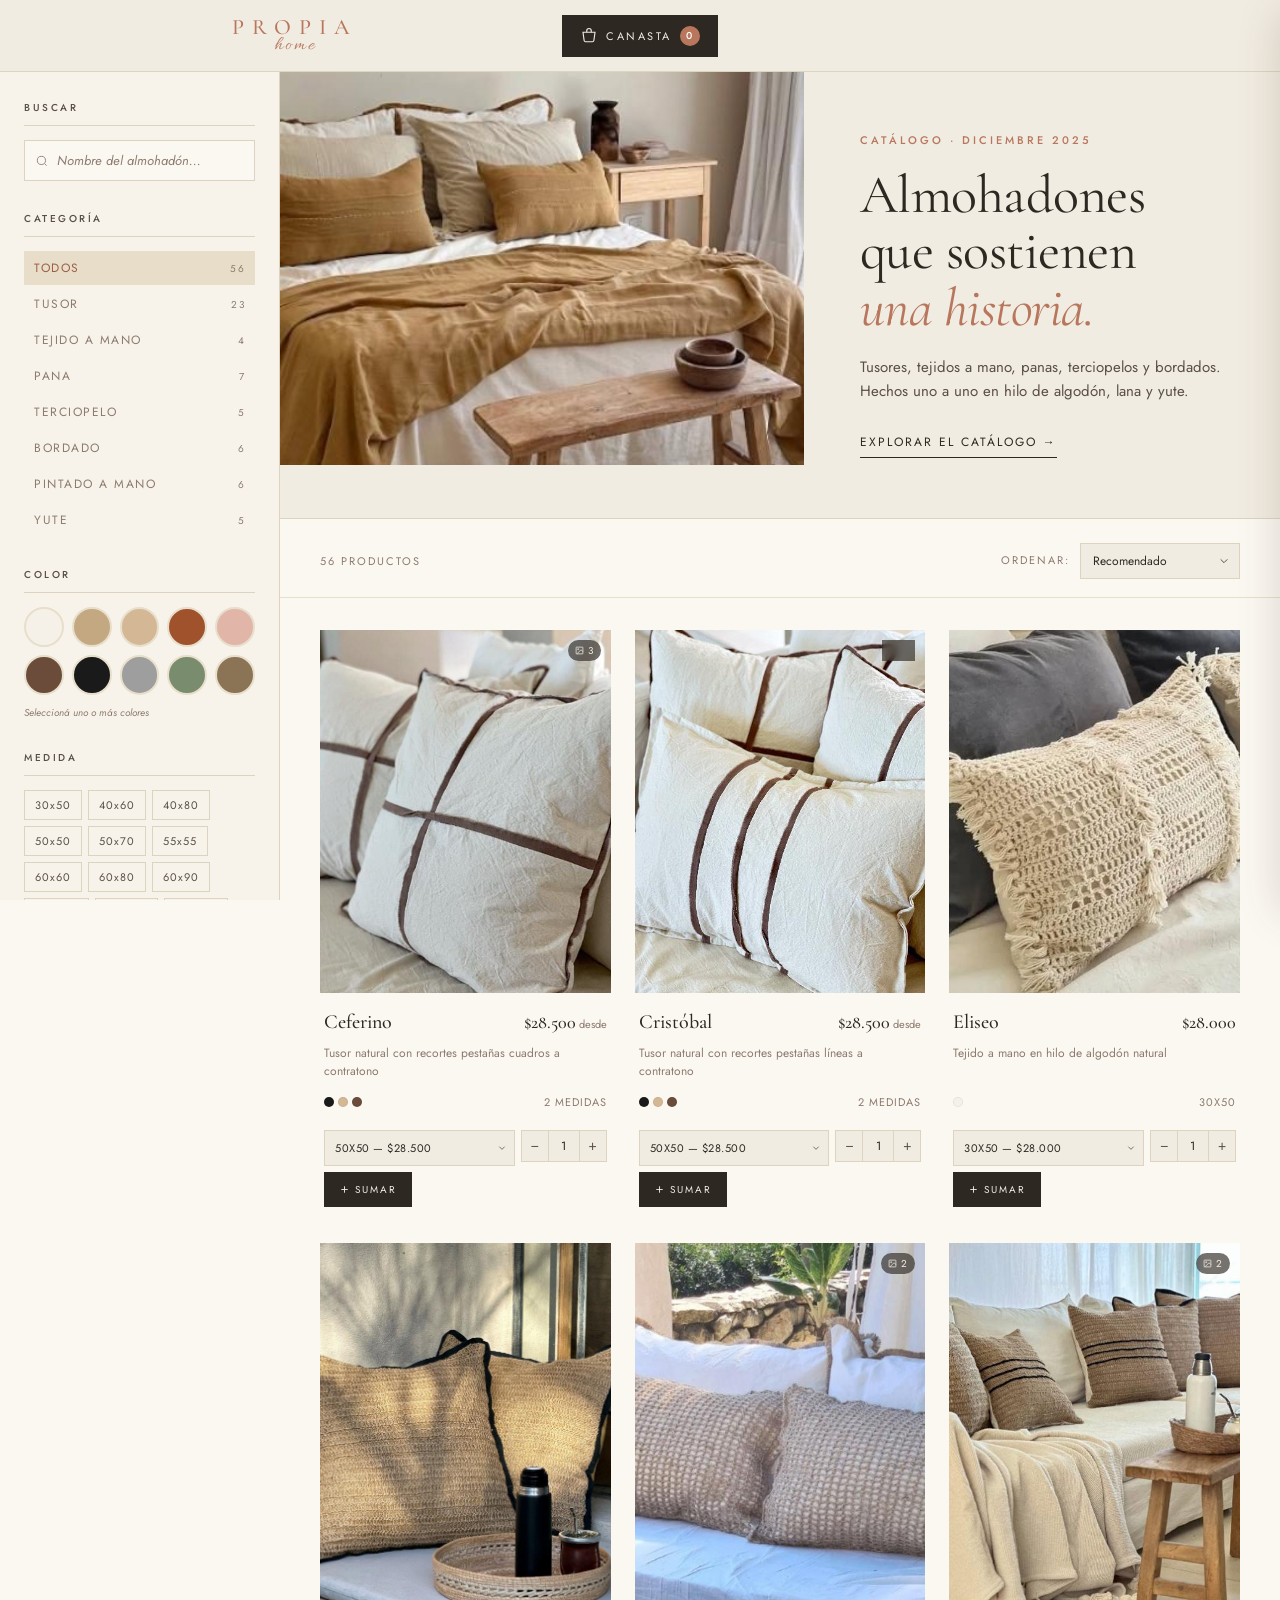
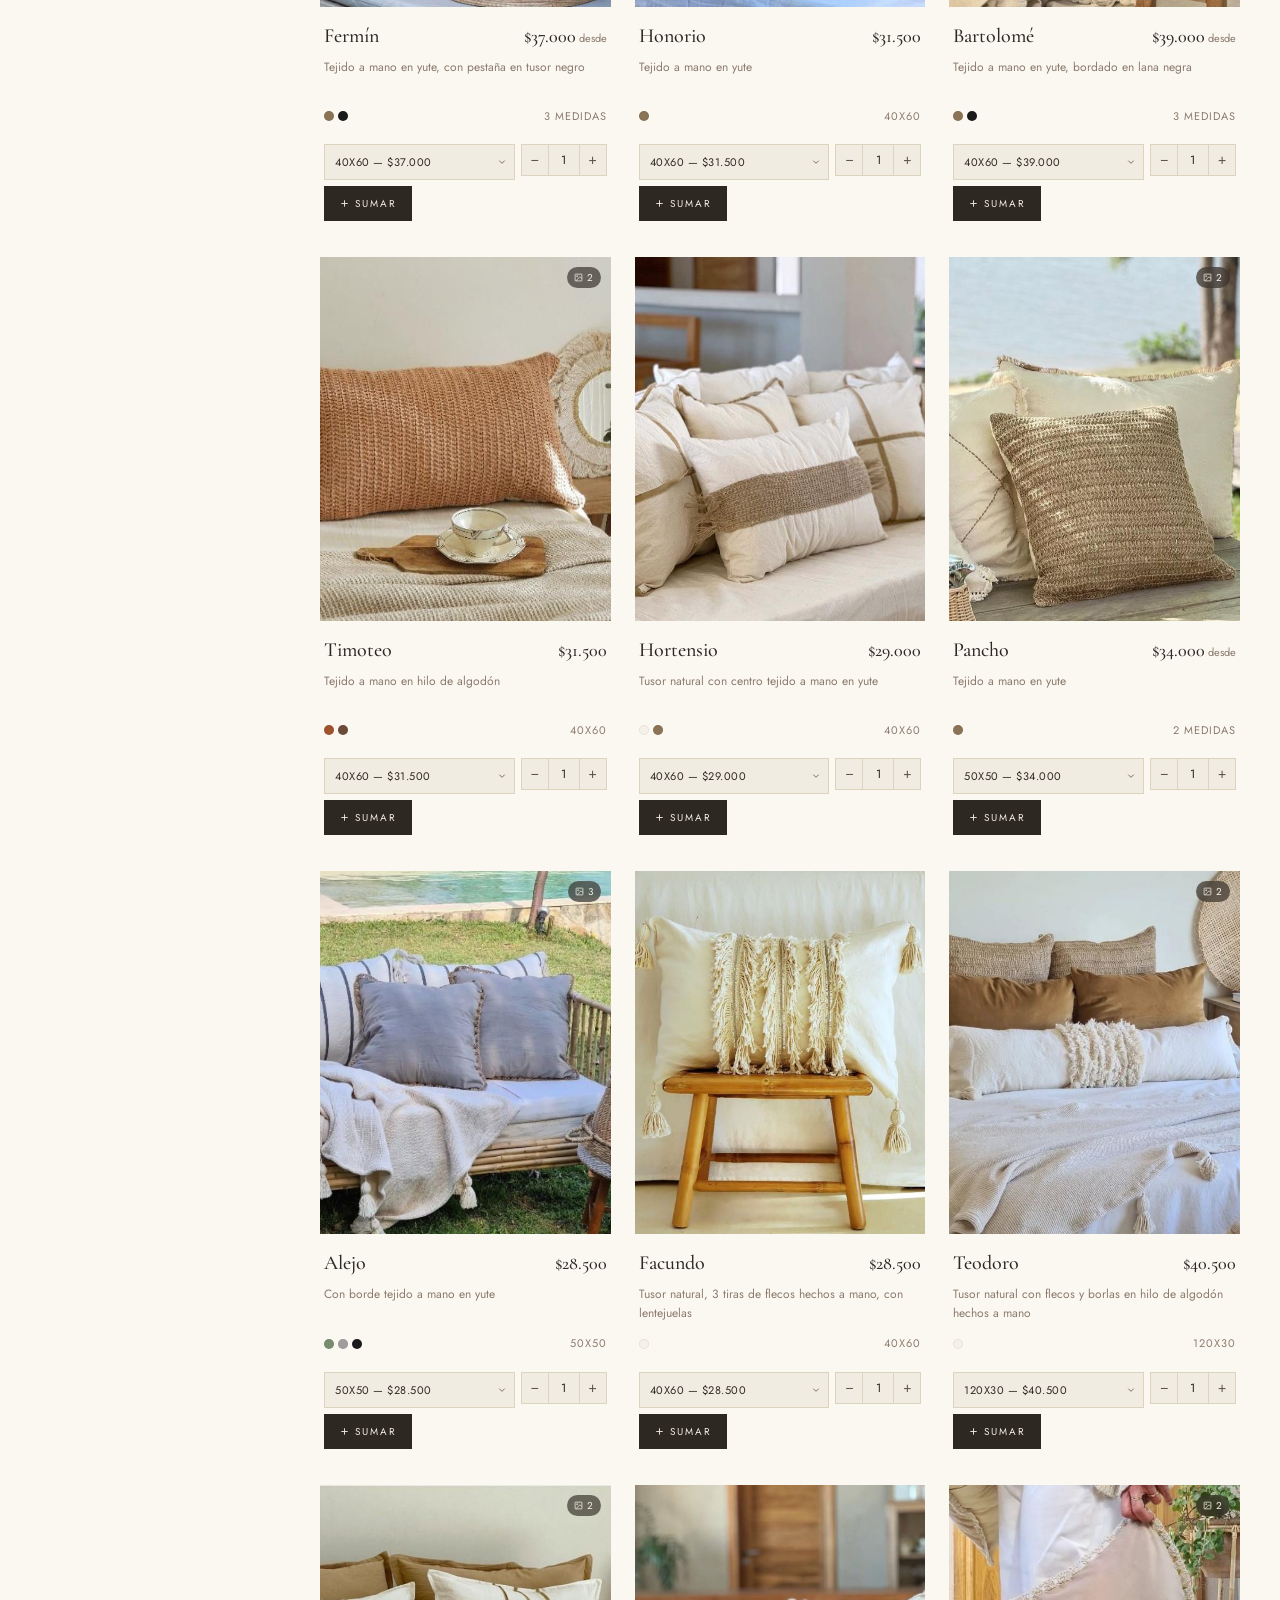
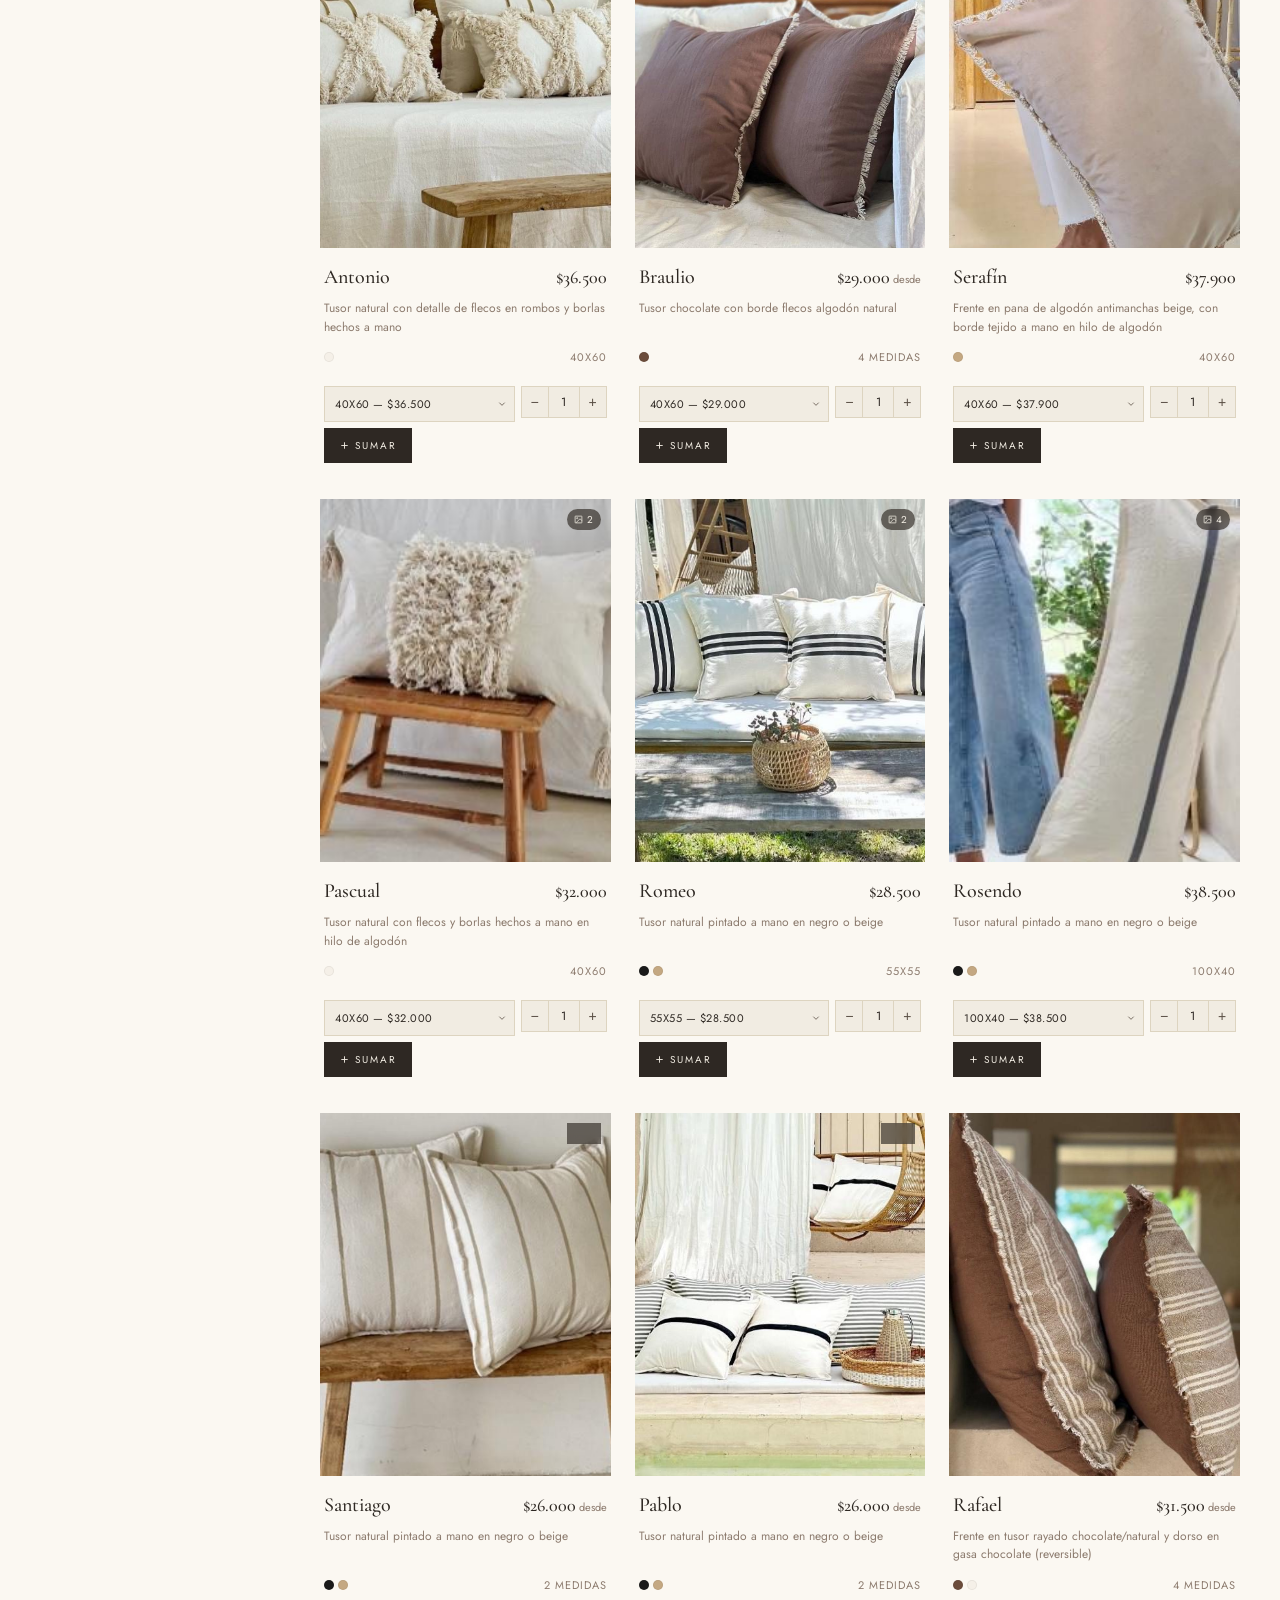
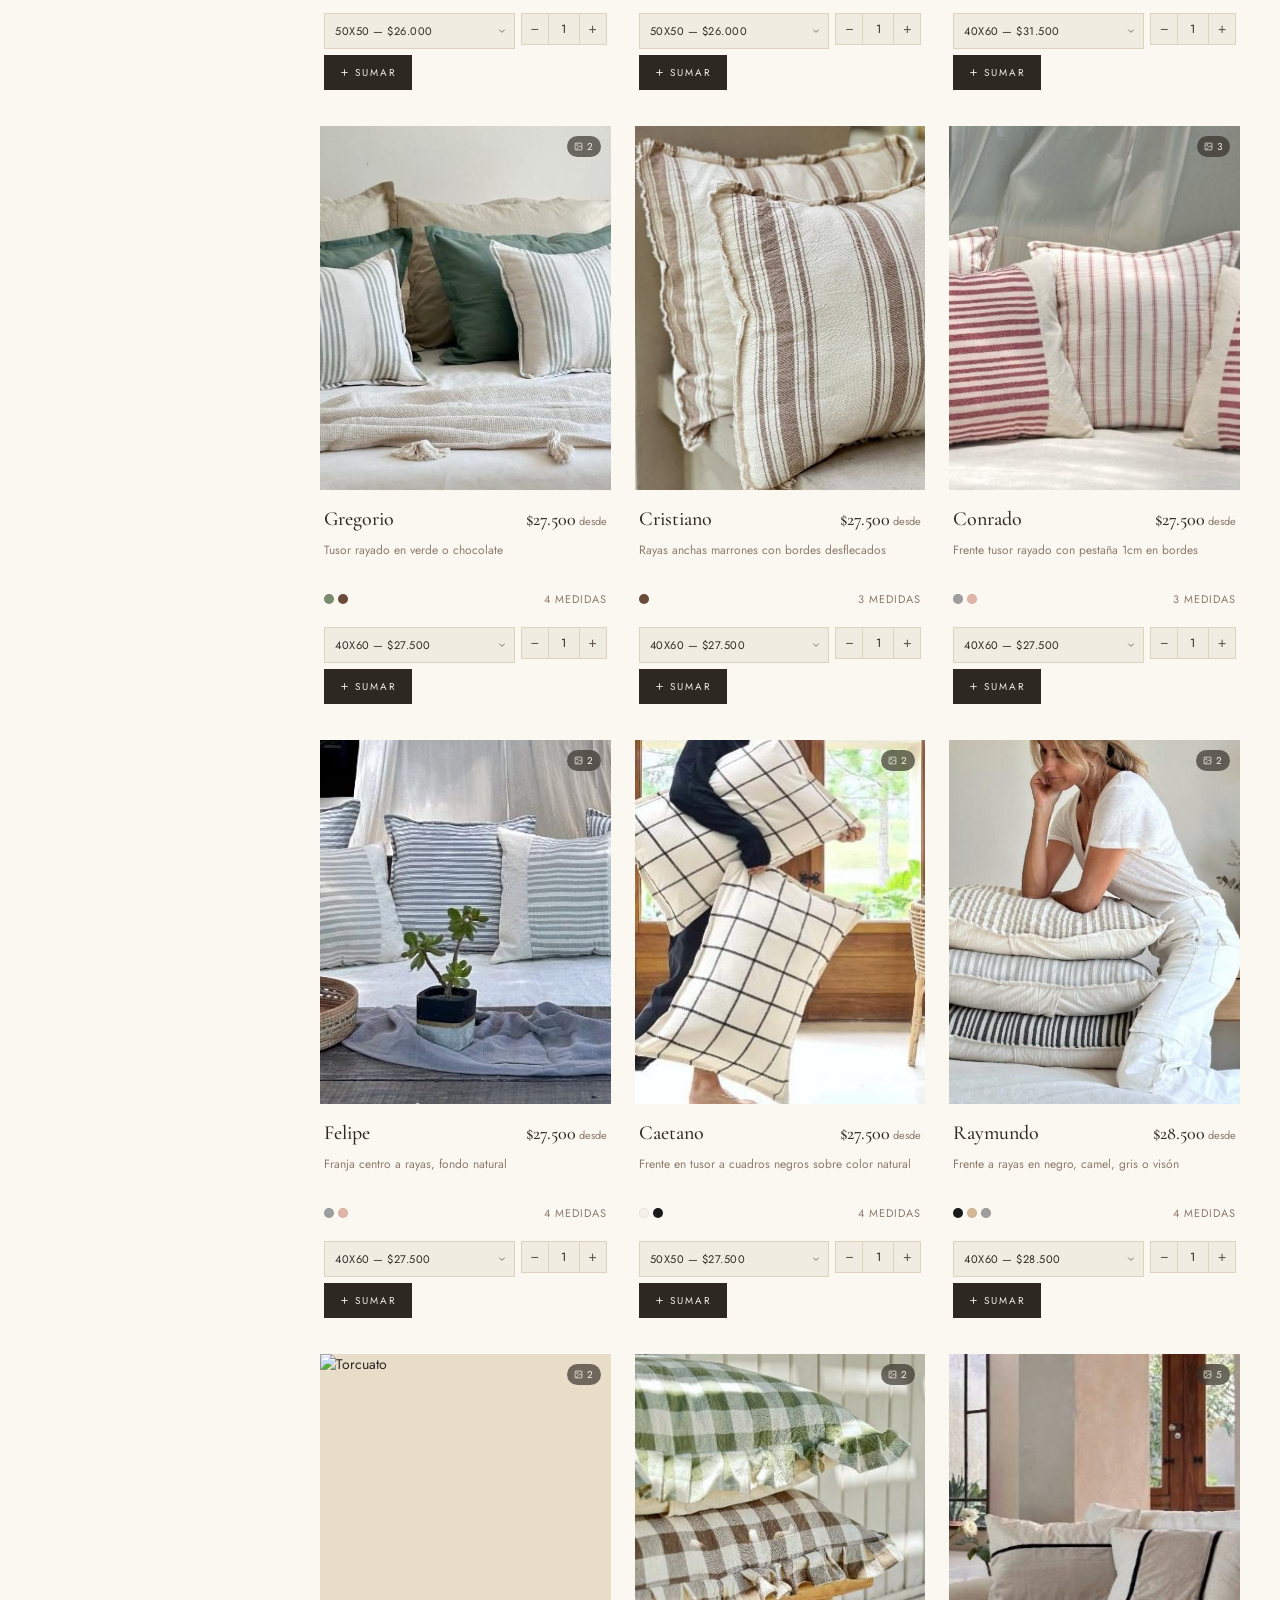
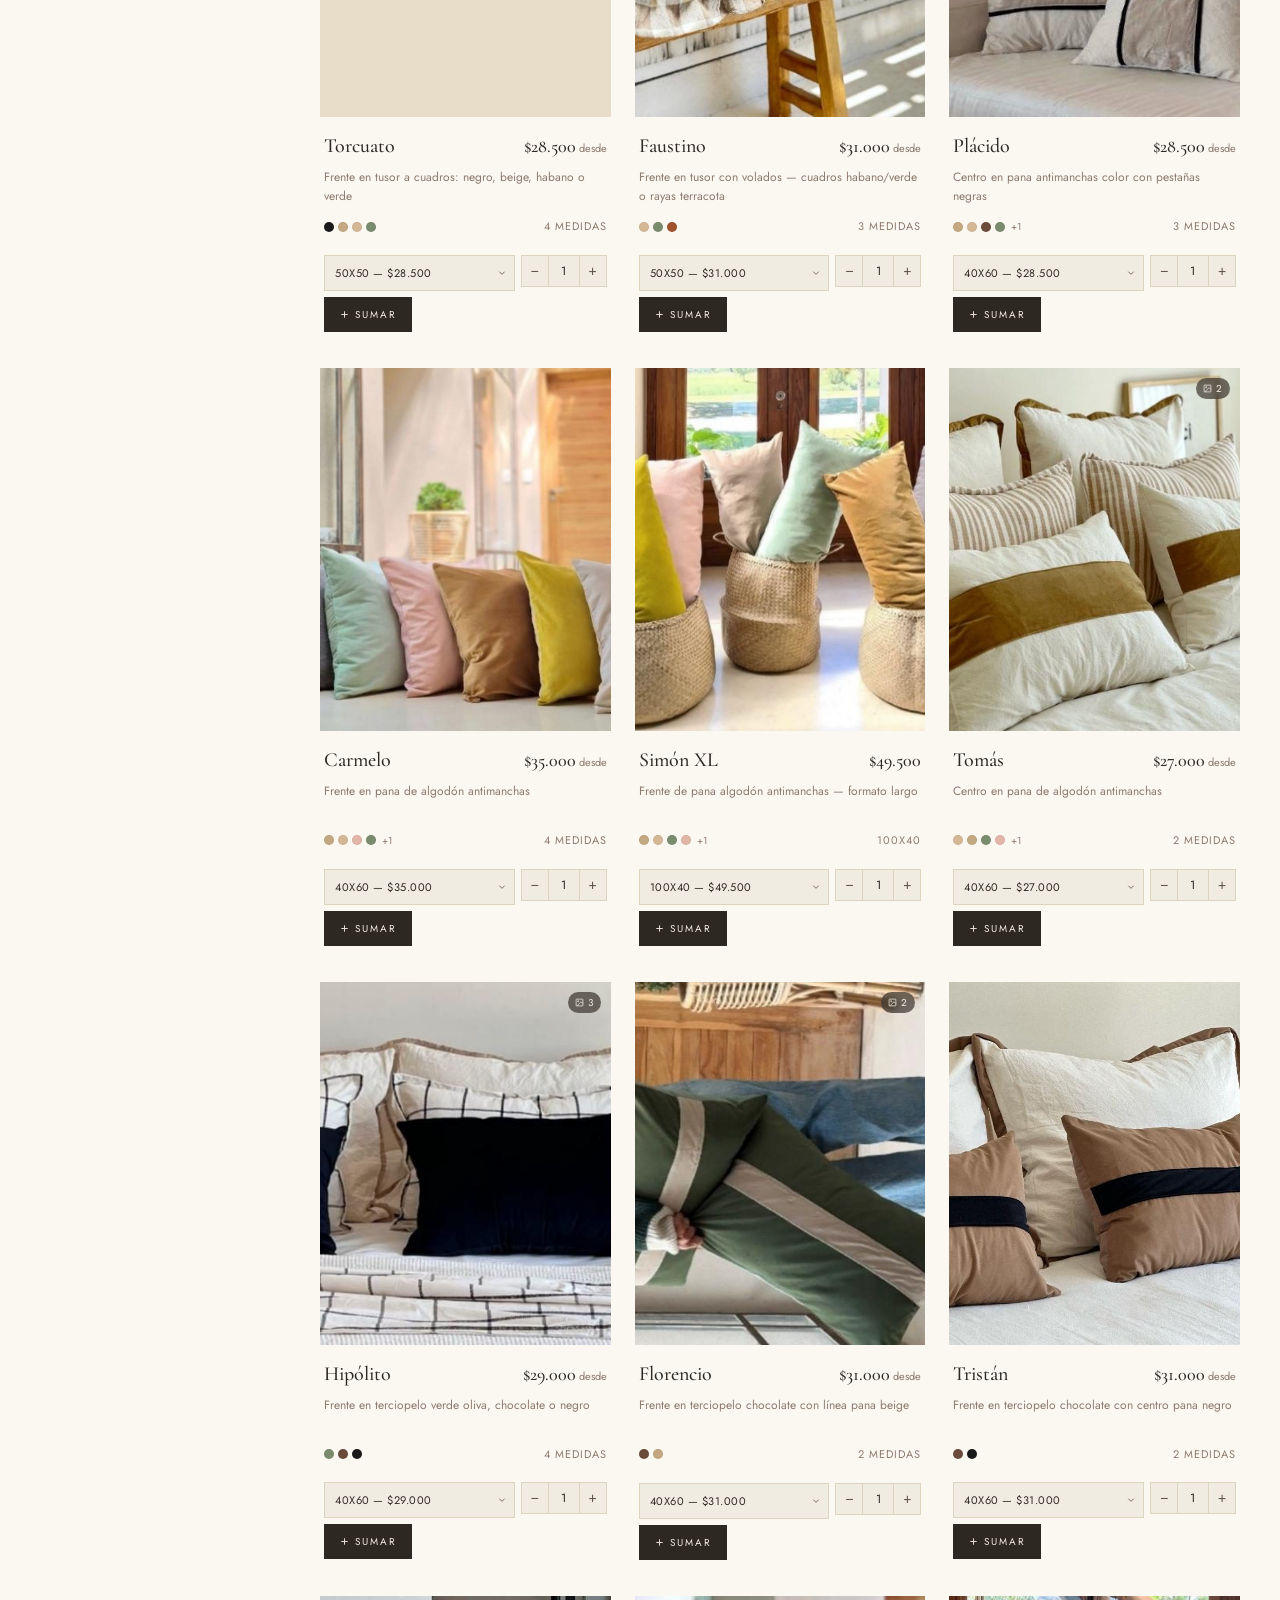
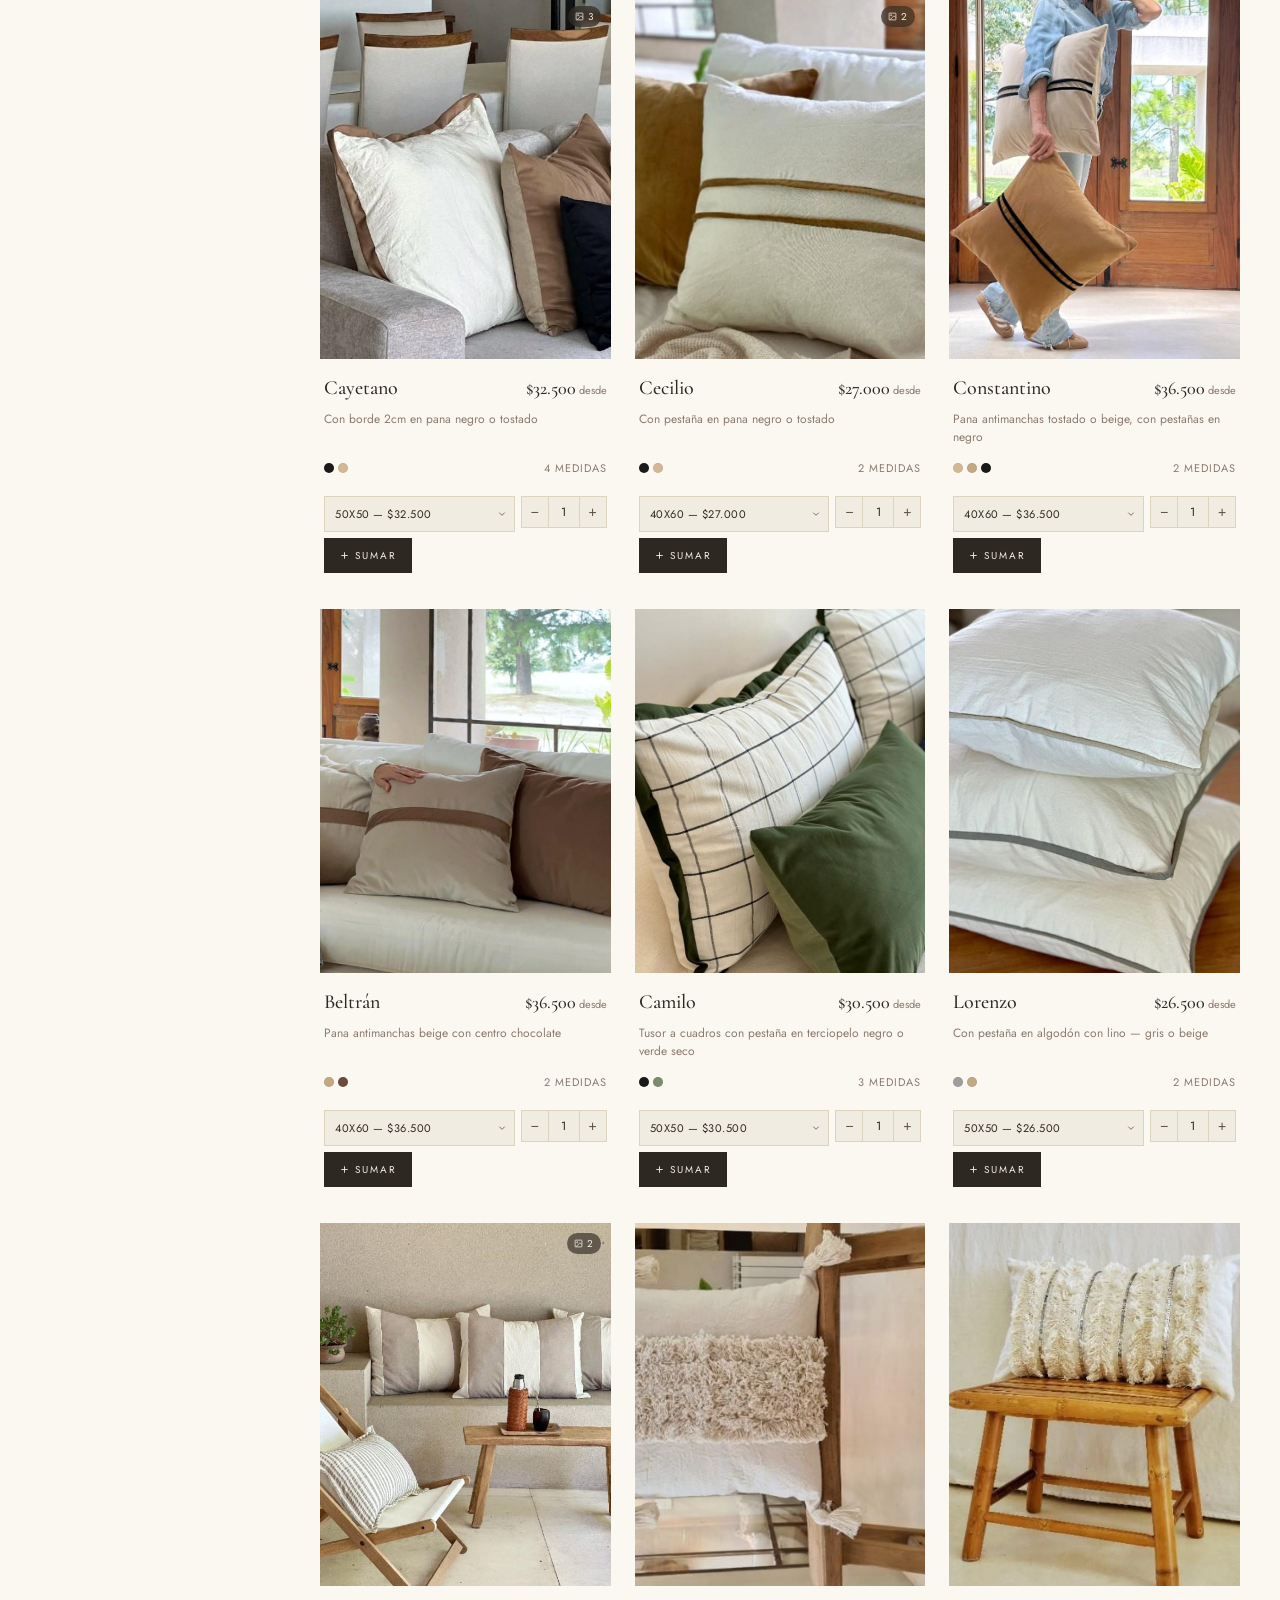
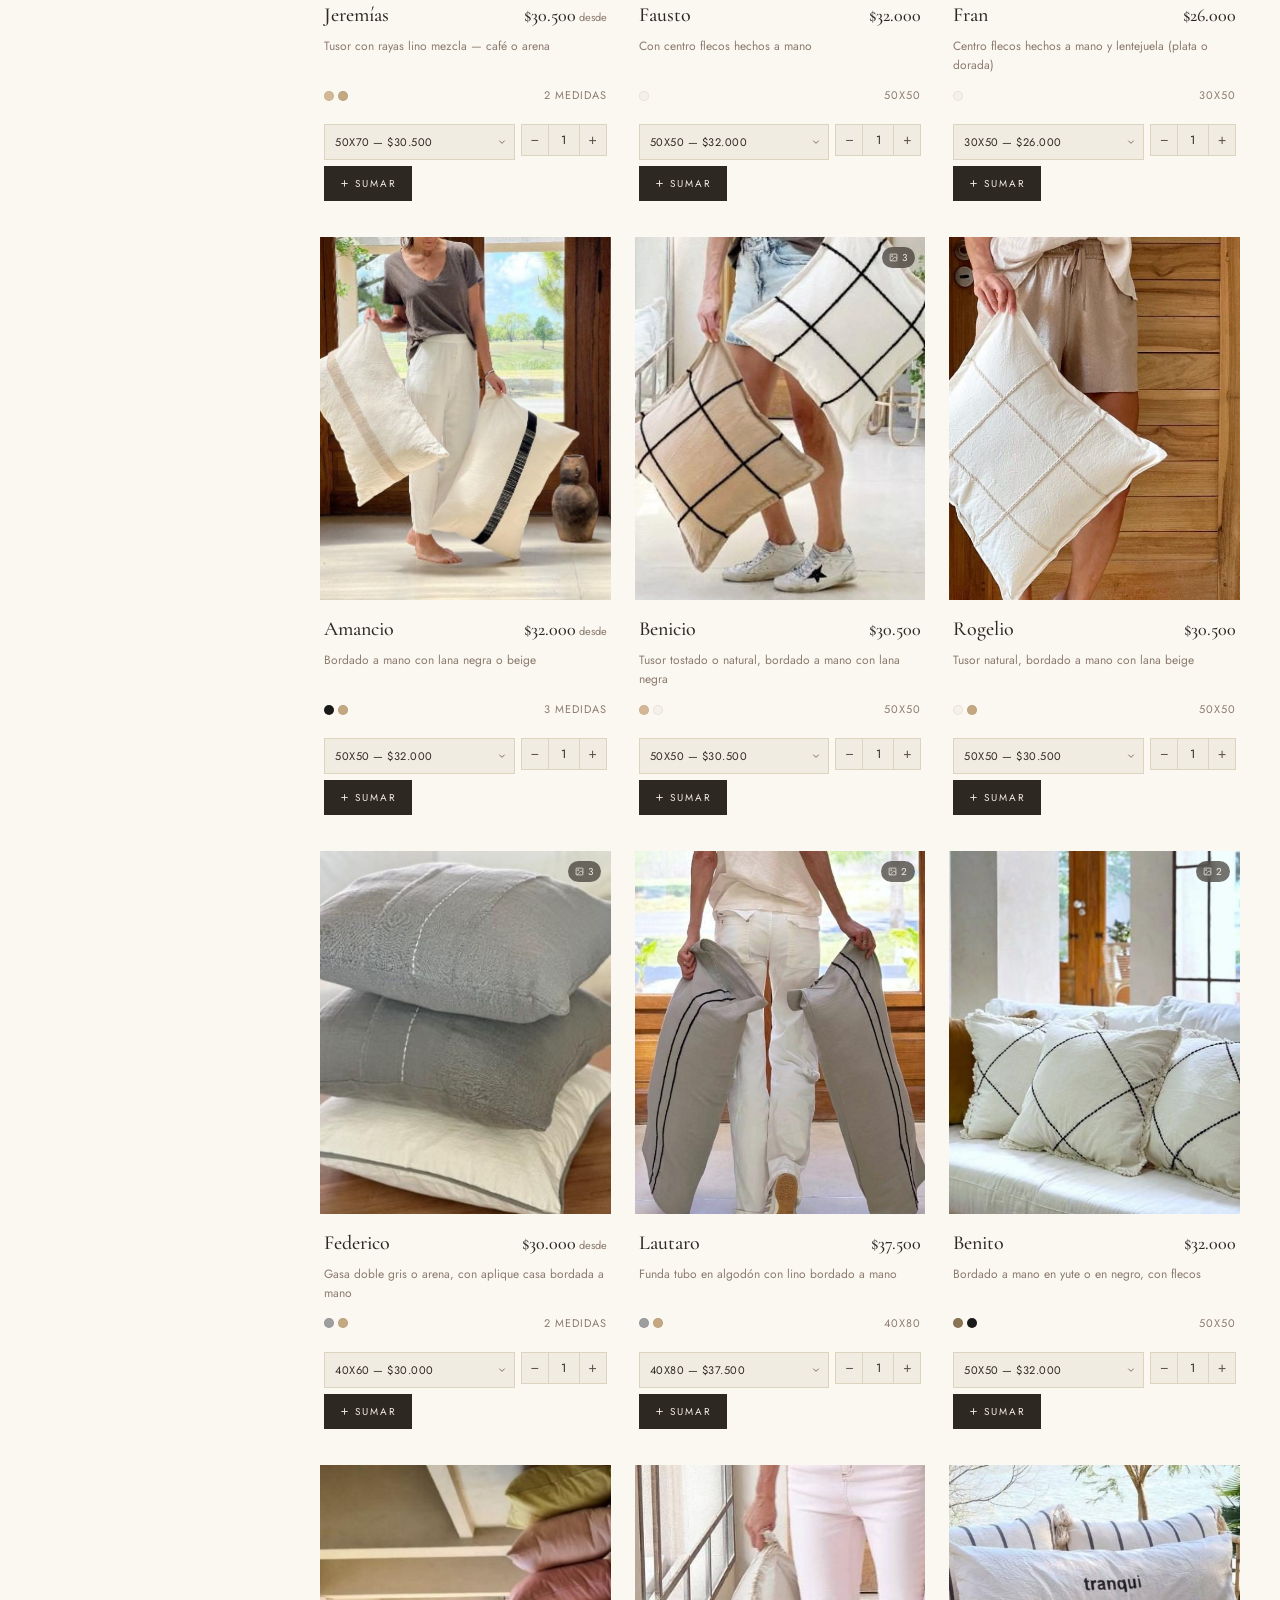
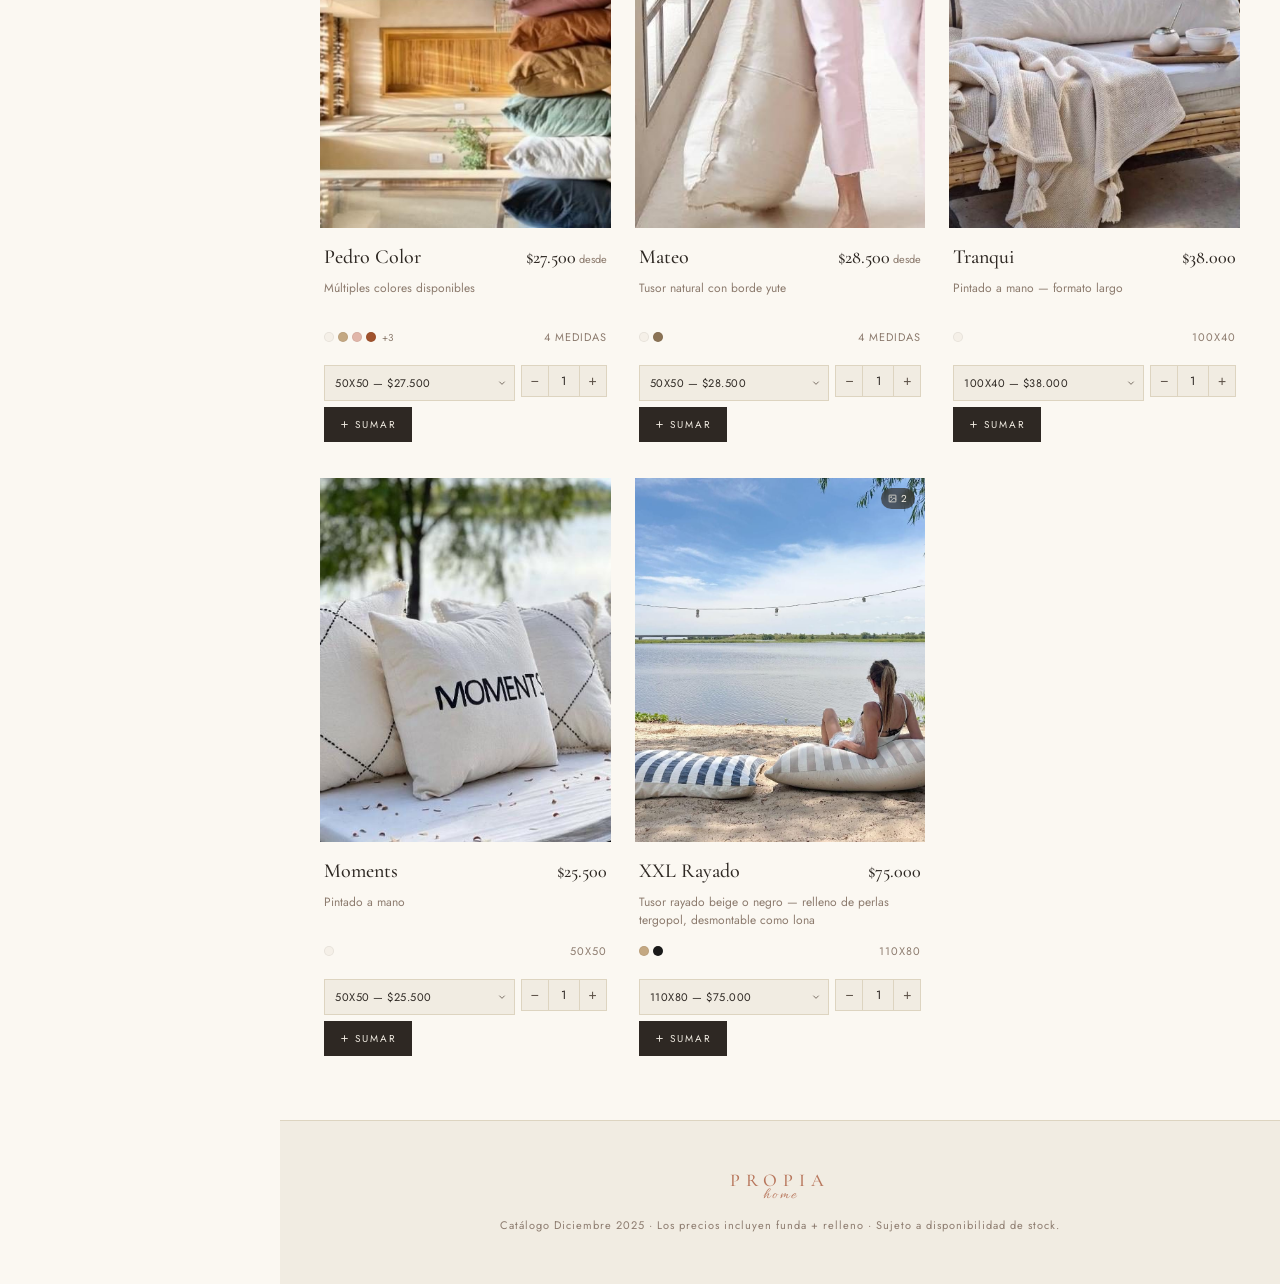
==== index.html @ 6e61112c "Initial commit — catálogo Propia Home + panel admin" ====
<!DOCTYPE html>
<html lang="es">
<head>
<meta charset="UTF-8">
<meta name="viewport" content="width=device-width, initial-scale=1.0">
<title>Propia Home — Catálogo</title>
<link rel="preconnect" href="https://fonts.googleapis.com">
<link rel="preconnect" href="https://fonts.gstatic.com" crossorigin>
<link href="https://fonts.googleapis.com/css2?family=Cormorant+Garamond:ital,wght@0,300;0,400;0,500;0,600;1,300;1,400&family=Jost:wght@300;400;500;600&family=Allura&display=swap" rel="stylesheet">
<link rel="stylesheet" href="styles.css">
</head>
<body>

<header class="site-header">
  <button class="hamburger" id="hamburger" aria-label="Filtros">
    <span></span><span></span><span></span>
  </button>
  <div class="brand">
    <span class="brand-mark">Propia</span>
    <span class="brand-script">home</span>
  </div>
  <button class="cart-trigger" onclick="UI.toggleCart()">
    <svg width="18" height="18" viewBox="0 0 24 24" fill="none" stroke="currentColor" stroke-width="1.5"><path d="M4 7h16l-1.5 11a2 2 0 0 1-2 1.7H7.5a2 2 0 0 1-2-1.7L4 7Z"/><path d="M9 7V5a3 3 0 0 1 6 0v2"/></svg>
    <span>Canasta</span>
    <span class="cart-count" id="cartCount">0</span>
  </button>
</header>

<div class="layout">
  <!-- SIDEBAR FILTERS -->
  <aside class="sidebar" id="sidebar">
    <div class="sidebar-inner">

      <div class="filter-block">
        <h3 class="filter-h">Buscar</h3>
        <div class="search-wrap">
          <svg class="search-ico" width="14" height="14" viewBox="0 0 24 24" fill="none" stroke="currentColor" stroke-width="1.5"><circle cx="11" cy="11" r="7"/><path d="m20 20-3.5-3.5"/></svg>
          <input class="search-input" type="text" placeholder="Nombre del almohadón..." id="searchInput" oninput="UI.applyFilters()">
        </div>
      </div>

      <div class="filter-block">
        <h3 class="filter-h">Categoría</h3>
        <div class="category-list" id="categoryList"></div>
      </div>

      <div class="filter-block">
        <h3 class="filter-h">Color</h3>
        <div class="color-grid" id="colorFilters"></div>
        <div class="filter-hint" id="colorHint">Seleccioná uno o más colores</div>
      </div>

      <div class="filter-block">
        <h3 class="filter-h">Medida</h3>
        <div class="size-grid" id="sizeFilters"></div>
      </div>

      <div class="filter-block">
        <h3 class="filter-h">Precio máximo</h3>
        <div class="price-range">
          <input type="range" class="price-slider" id="priceSlider" min="25000" max="80000" value="80000" step="500" oninput="UI.updatePrice()">
          <div class="price-labels">
            <span>$25.000</span>
            <span id="priceLabel">$80.000</span>
          </div>
        </div>
      </div>

      <button class="clear-btn" onclick="UI.clearFilters()">
        <svg width="11" height="11" viewBox="0 0 24 24" fill="none" stroke="currentColor" stroke-width="2"><path d="M18 6 6 18M6 6l12 12"/></svg>
        Limpiar filtros
      </button>

    </div>
  </aside>

  <!-- BACKDROP for mobile sidebar -->
  <div class="sidebar-backdrop" id="sidebarBackdrop" onclick="UI.closeSidebar()"></div>

  <!-- MAIN CATALOG -->
  <main class="catalog">

    <section class="hero">
      <div class="hero-img">
        <img src="assets/products/p32_4.jpg" alt="">
      </div>
      <div class="hero-text">
        <span class="eyebrow">Catálogo · Diciembre 2025</span>
        <h1 class="hero-title">Almohadones que sostienen<br><em>una historia.</em></h1>
        <p class="hero-sub">Tusores, tejidos a mano, panas, terciopelos y bordados. Hechos uno a uno en hilo de algodón, lana y yute.</p>
        <a href="#grid" class="hero-cta">Explorar el catálogo →</a>
      </div>
    </section>

    <div class="catalog-bar" id="grid">
      <div>
        <span class="result-count" id="resultCount">0 productos</span>
        <button class="filters-toggle" onclick="UI.openSidebar()">
          <svg width="14" height="14" viewBox="0 0 24 24" fill="none" stroke="currentColor" stroke-width="1.5"><path d="M3 6h18M6 12h12M10 18h4"/></svg>
          Filtros
        </button>
      </div>
      <div class="sort-wrap">
        <label>Ordenar:</label>
        <select class="sort-select" id="sortSelect" onchange="UI.applyFilters()">
          <option value="default">Recomendado</option>
          <option value="price-asc">Precio: menor a mayor</option>
          <option value="price-desc">Precio: mayor a menor</option>
          <option value="name-asc">Nombre A–Z</option>
        </select>
      </div>
    </div>

    <div class="active-chips" id="activeChips"></div>

    <div class="product-grid" id="productGrid"></div>

    <footer class="catalog-footer">
      <div class="brand brand-footer">
        <span class="brand-mark">Propia</span>
        <span class="brand-script">home</span>
      </div>
      <p>Catálogo Diciembre 2025 · Los precios incluyen funda + relleno · Sujeto a disponibilidad de stock.</p>
    </footer>

  </main>
</div>

<!-- PRODUCT QUICK-VIEW MODAL -->
<div class="qv-overlay" id="qvOverlay" onclick="if(event.target===this)UI.closeQuickView()">
  <div class="qv-modal" id="qvModal"></div>
</div>

<!-- CART DRAWER -->
<div class="cart-overlay" id="cartOverlay" onclick="UI.toggleCart()"></div>
<aside class="cart-drawer" id="cartDrawer">
  <header class="cart-header">
    <h2>Tu canasta</h2>
    <button class="icon-btn" onclick="UI.toggleCart()" aria-label="Cerrar">
      <svg width="16" height="16" viewBox="0 0 24 24" fill="none" stroke="currentColor" stroke-width="1.5"><path d="M18 6 6 18M6 6l12 12"/></svg>
    </button>
  </header>
  <div class="cart-body" id="cartBody"></div>
  <div class="cart-footer" id="cartFooter">
    <div class="cart-total-row">
      <span class="cart-total-label">Total estimado</span>
      <span class="cart-total-amount" id="cartTotal">$0</span>
    </div>
    <div class="cart-item-count" id="cartItemCount">0 artículos</div>
    <button class="primary-btn" onclick="UI.showPresupuesto()">Ver presupuesto completo</button>
    <button class="ghost-btn" onclick="UI.sendWhatsapp()">
      <svg width="14" height="14" viewBox="0 0 24 24" fill="currentColor"><path d="M17.5 14.4c-.3-.1-1.6-.8-1.9-.9-.3-.1-.4-.1-.6.1-.2.3-.7.9-.8 1-.2.2-.3.2-.5.1-1.1-.5-2-1-2.9-2.4-.2-.4.2-.4.6-1.2.1-.1 0-.3 0-.4 0-.1-.6-1.4-.8-1.9-.2-.5-.4-.4-.6-.4h-.5c-.2 0-.4.1-.6.3-.2.2-.8.7-.8 1.8 0 1.1.8 2.1.9 2.3.1.2 1.6 2.4 3.8 3.3 1.4.6 2 .7 2.6.6.4-.1 1.2-.5 1.4-1 .2-.5.2-.9.1-1 0-.1-.2-.1-.4-.3z"/><path d="M19.1 4.9C17.2 3 14.7 2 12 2 6.5 2 2 6.5 2 12c0 1.7.5 3.4 1.3 4.9L2 22l5.3-1.4c1.4.8 3 1.2 4.7 1.2 5.5 0 10-4.5 10-10 0-2.7-1-5.2-2.9-6.9zM12 20.1c-1.5 0-2.9-.4-4.2-1.1l-.3-.2-3.1.8.8-3-.2-.3C4.4 14.9 4 13.5 4 12 4 7.6 7.6 4 12 4c2.1 0 4.1.8 5.6 2.3 1.5 1.5 2.4 3.5 2.4 5.7 0 4.4-3.6 8.1-8 8.1z"/></svg>
      Consultar por WhatsApp
    </button>
    <p class="note-text">Precios incluyen funda + relleno · Catálogo Dic. 2025</p>
  </div>
</aside>

<!-- PRESUPUESTO MODAL -->
<div class="modal-overlay" id="modalOverlay" onclick="if(event.target===this)UI.closeModal()">
  <div class="modal">
    <header class="modal-head">
      <div class="modal-eyebrow">Presupuesto</div>
      <div class="brand modal-brand">
        <span class="brand-mark">Propia</span>
        <span class="brand-script">home</span>
      </div>
      <div class="modal-date" id="modalDate"></div>
    </header>
    <div class="modal-items" id="modalItems"></div>
    <p class="modal-note">Los precios son de funda + relleno. Sujeto a disponibilidad de stock. Catálogo Diciembre 2025.</p>
    <div class="modal-actions">
      <button class="ghost-btn" onclick="window.print()">
        <svg width="14" height="14" viewBox="0 0 24 24" fill="none" stroke="currentColor" stroke-width="1.5"><path d="M6 9V3h12v6M6 18H4a2 2 0 0 1-2-2v-5a2 2 0 0 1 2-2h16a2 2 0 0 1 2 2v5a2 2 0 0 1-2 2h-2M6 14h12v8H6z"/></svg>
        Imprimir / PDF
      </button>
      <button class="primary-btn" onclick="UI.closeModal()">Cerrar</button>
    </div>
  </div>
</div>

<script src="app.js"></script>
</body>
</html>
---- styles.css ----
/* =================================================================
   PROPIA HOME — Catálogo
   Palette derived from the brand logo (terracotta on cream)
   ================================================================= */

*{margin:0;padding:0;box-sizing:border-box}
:root{
  /* surfaces */
  --cream:           #F1ECE2;       /* logo background */
  --cream-soft:      #F7F3EB;
  --paper:           #FBF8F2;
  --sand:            #E8DDC9;
  --taupe:           #C4B5A0;
  --border:          #DDD4C0;
  --border-soft:     #E8DFCB;
  /* ink */
  --ink:             #2E2823;
  --ink-soft:        #5A4F45;
  --ink-muted:       #8C7B6E;
  /* brand accent — exact terracotta from logo */
  --terracotta:      #B8775D;
  --terracotta-deep: #9A5E47;
  --terracotta-soft: #DBB7A5;
  /* secondary accents */
  --chocolate:       #6B4C3B;
  --sage:            #7A8C6E;

  --shadow-card:     0 1px 2px rgba(70,50,30,.04), 0 8px 24px rgba(70,50,30,.06);
  --shadow-pop:      0 12px 40px rgba(70,50,30,.18);
}

body{
  font-family:'Jost',sans-serif;
  font-weight:400;
  font-size:14px;
  background:var(--paper);
  color:var(--ink);
  line-height:1.5;
  -webkit-font-smoothing:antialiased;
}

/* =================================================================
   Brand mark
   ================================================================= */
.brand{display:flex;flex-direction:column;align-items:center;line-height:1;gap:2px}
.brand-mark{
  font-family:'Cormorant Garamond',serif;
  font-size:22px;letter-spacing:8px;font-weight:500;
  color:var(--terracotta);
  text-transform:uppercase;
}
.brand-script{
  font-family:'Allura',cursive;
  font-size:20px;color:var(--terracotta);
  margin-top:-4px;letter-spacing:2px;
}

/* =================================================================
   HEADER
   ================================================================= */
.site-header{
  position:sticky;top:0;z-index:50;
  background:var(--cream);
  border-bottom:1px solid var(--border);
  padding:14px 28px;
  display:grid;
  grid-template-columns:1fr auto 1fr;
  align-items:center;
  min-height:72px;
}
.hamburger{
  display:none;
  background:none;border:none;cursor:pointer;
  flex-direction:column;gap:4px;padding:8px;
  justify-self:start;
}
.hamburger span{
  display:block;width:20px;height:1.5px;background:var(--ink);
}
.cart-trigger{
  justify-self:end;
  display:flex;align-items:center;gap:8px;
  background:var(--ink);color:var(--cream);
  border:none;padding:11px 18px;cursor:pointer;
  font-family:'Jost',sans-serif;font-size:11px;letter-spacing:2.5px;
  text-transform:uppercase;
  transition:background .2s;
}
.cart-trigger:hover{background:var(--terracotta-deep)}
.cart-count{
  background:var(--terracotta);color:#fff;
  min-width:20px;height:20px;border-radius:10px;
  display:inline-flex;align-items:center;justify-content:center;
  font-size:10px;font-weight:500;padding:0 6px;
}

/* =================================================================
   LAYOUT
   ================================================================= */
.layout{display:flex;min-height:calc(100vh - 72px)}
.sidebar{
  width:280px;flex-shrink:0;
  background:var(--cream-soft);
  border-right:1px solid var(--border);
  position:sticky;top:72px;
  height:calc(100vh - 72px);
  overflow-y:auto;
}
.sidebar-inner{padding:28px 24px}
.sidebar::-webkit-scrollbar{width:5px}
.sidebar::-webkit-scrollbar-thumb{background:var(--taupe);border-radius:3px}

.sidebar-backdrop{
  display:none;
  position:fixed;inset:0;background:rgba(46,40,35,.4);z-index:40;
  opacity:0;pointer-events:none;transition:opacity .25s;
}

.catalog{flex:1;min-width:0}

/* =================================================================
   FILTERS
   ================================================================= */
.filter-block{margin-bottom:30px}
.filter-h{
  font-family:'Jost',sans-serif;font-weight:500;
  font-size:10px;letter-spacing:2.5px;text-transform:uppercase;
  color:var(--ink-soft);
  padding-bottom:10px;
  border-bottom:1px solid var(--border);
  margin-bottom:14px;
}

.search-wrap{position:relative}
.search-ico{
  position:absolute;left:11px;top:50%;transform:translateY(-50%);
  color:var(--ink-muted);
  pointer-events:none;
}
.search-input{
  width:100%;
  border:1px solid var(--border);
  background:var(--paper);
  padding:10px 12px 10px 32px;
  font-family:'Jost',sans-serif;font-size:13px;
  color:var(--ink);outline:none;
  transition:border-color .2s;
}
.search-input:focus{border-color:var(--terracotta);background:#fff}
.search-input::placeholder{color:var(--ink-muted);font-style:italic}

.category-list{display:flex;flex-direction:column;gap:2px}
.cat-btn{
  background:none;border:none;text-align:left;cursor:pointer;
  font-family:'Jost',sans-serif;font-size:12px;letter-spacing:1.5px;
  text-transform:uppercase;color:var(--ink-muted);
  padding:8px 10px;
  transition:all .15s;
  display:flex;justify-content:space-between;align-items:center;
}
.cat-btn:hover{color:var(--ink);background:var(--sand)}
.cat-btn.active{color:var(--terracotta-deep);background:var(--sand)}
.cat-btn .count{font-size:10px;color:var(--ink-muted);font-weight:400}

.color-grid{display:grid;grid-template-columns:repeat(5,1fr);gap:8px}
.color-swatch{
  position:relative;aspect-ratio:1;border-radius:50%;cursor:pointer;
  border:2px solid var(--border-soft);
  transition:all .15s;
}
.color-swatch:hover{transform:scale(1.08)}
.color-swatch.active{
  border-color:var(--ink);
  box-shadow:0 0 0 2px var(--paper) inset;
}
.color-swatch.active::after{
  content:'';position:absolute;inset:auto;top:50%;left:50%;
  width:6px;height:6px;border-radius:50%;
  background:#fff;mix-blend-mode:difference;
  transform:translate(-50%,-50%);
}
.color-swatch[data-light="1"].active::after{background:var(--ink);mix-blend-mode:normal}

.size-grid{display:flex;flex-wrap:wrap;gap:6px}
.size-pill{
  border:1px solid var(--border);background:transparent;cursor:pointer;
  padding:6px 10px;font-family:'Jost',sans-serif;font-size:11px;
  letter-spacing:1px;color:var(--ink-soft);
  transition:all .15s;
}
.size-pill:hover{border-color:var(--ink);color:var(--ink)}
.size-pill.active{
  background:var(--ink);color:var(--cream);border-color:var(--ink);
}

.price-range{display:flex;flex-direction:column;gap:8px}
.price-slider{
  width:100%;
  -webkit-appearance:none;
  appearance:none;
  height:2px;background:var(--border);
  outline:none;
}
.price-slider::-webkit-slider-thumb{
  -webkit-appearance:none;appearance:none;
  width:16px;height:16px;border-radius:50%;
  background:var(--terracotta);cursor:pointer;
  border:2px solid #fff;box-shadow:0 0 0 1px var(--terracotta);
}
.price-slider::-moz-range-thumb{
  width:16px;height:16px;border-radius:50%;
  background:var(--terracotta);cursor:pointer;
  border:2px solid #fff;box-shadow:0 0 0 1px var(--terracotta);
}
.price-labels{display:flex;justify-content:space-between;font-size:11px;color:var(--ink-muted)}
.price-labels span:last-child{font-weight:500;color:var(--ink)}

.filter-hint{font-size:10px;color:var(--ink-muted);margin-top:10px;font-style:italic}

.clear-btn{
  width:100%;
  display:flex;align-items:center;justify-content:center;gap:6px;
  border:1px solid var(--border);background:transparent;cursor:pointer;
  padding:11px;
  font-family:'Jost',sans-serif;font-size:11px;letter-spacing:2px;
  text-transform:uppercase;color:var(--ink-soft);
  transition:all .2s;
}
.clear-btn:hover{border-color:var(--ink);color:var(--ink)}

/* =================================================================
   HERO
   ================================================================= */
.hero{
  display:grid;grid-template-columns:1.1fr 1fr;
  gap:0;
  background:var(--cream);
  border-bottom:1px solid var(--border);
}
.hero-img{aspect-ratio:4/3;overflow:hidden;background:var(--sand)}
.hero-img img{width:100%;height:100%;object-fit:cover;display:block}
.hero-text{
  padding:60px 56px;
  display:flex;flex-direction:column;justify-content:center;gap:18px;
}
.eyebrow{
  font-size:11px;letter-spacing:3px;text-transform:uppercase;
  color:var(--terracotta);font-weight:500;
}
.hero-title{
  font-family:'Cormorant Garamond',serif;
  font-size:54px;font-weight:400;line-height:1.05;
  color:var(--ink);
  letter-spacing:-0.5px;
}
.hero-title em{
  font-style:italic;font-weight:400;color:var(--terracotta);
}
.hero-sub{
  font-size:15px;line-height:1.6;color:var(--ink-soft);
  max-width:440px;
}
.hero-cta{
  align-self:flex-start;
  display:inline-flex;align-items:center;gap:6px;
  font-size:12px;letter-spacing:2px;text-transform:uppercase;
  color:var(--ink);text-decoration:none;
  border-bottom:1px solid var(--ink);
  padding:6px 0;margin-top:6px;
  transition:color .2s,border-color .2s;
}
.hero-cta:hover{color:var(--terracotta);border-bottom-color:var(--terracotta)}

/* =================================================================
   CATALOG BAR
   ================================================================= */
.catalog-bar{
  padding:24px 40px 18px;
  display:flex;justify-content:space-between;align-items:center;
  border-bottom:1px solid var(--border-soft);
  background:var(--paper);
}
.result-count{
  font-size:11px;letter-spacing:2px;text-transform:uppercase;
  color:var(--ink-muted);
}
.filters-toggle{
  display:none;
  align-items:center;gap:6px;
  background:none;border:1px solid var(--border);cursor:pointer;
  padding:8px 12px;
  font-family:'Jost',sans-serif;font-size:11px;letter-spacing:2px;
  text-transform:uppercase;color:var(--ink);
  margin-left:14px;
}
.sort-wrap{display:flex;align-items:center;gap:10px}
.sort-wrap label{font-size:11px;letter-spacing:2px;text-transform:uppercase;color:var(--ink-muted)}
.sort-select{
  border:1px solid var(--border);background:var(--cream);
  padding:8px 28px 8px 12px;
  font-family:'Jost',sans-serif;font-size:12px;color:var(--ink);
  cursor:pointer;outline:none;
  background-image:url("data:image/svg+xml;utf8,<svg xmlns='http://www.w3.org/2000/svg' width='10' height='10' viewBox='0 0 12 12'><path d='M2 4l4 4 4-4' stroke='%235A4F45' stroke-width='1.2' fill='none'/></svg>");
  background-repeat:no-repeat;
  background-position:right 10px center;
  appearance:none;-webkit-appearance:none;
}

.active-chips{
  padding:0 40px;
  display:flex;flex-wrap:wrap;gap:8px;
}
.active-chips:not(:empty){padding:14px 40px 0}
.chip{
  display:inline-flex;align-items:center;gap:6px;
  background:var(--cream);border:1px solid var(--border);
  padding:5px 10px;
  font-size:11px;letter-spacing:1px;color:var(--ink-soft);
}
.chip button{
  background:none;border:none;cursor:pointer;color:var(--ink-muted);
  font-size:13px;line-height:1;padding:0;
}
.chip button:hover{color:var(--terracotta)}

/* =================================================================
   PRODUCT GRID
   ================================================================= */
.product-grid{
  padding:32px 40px 60px;
  display:grid;
  grid-template-columns:repeat(auto-fill,minmax(240px,1fr));
  gap:32px 24px;
}

.product-card{
  background:var(--paper);
  cursor:pointer;
  position:relative;
  display:flex;flex-direction:column;
  transition:transform .25s ease;
}
.product-card:hover{transform:translateY(-3px)}

.card-img-wrap{
  aspect-ratio:4/5;overflow:hidden;
  background:var(--sand);
  position:relative;
}
.card-img-wrap img{
  width:100%;height:100%;object-fit:cover;display:block;
  transition:opacity .35s ease, transform .6s ease;
}
.card-img-wrap img.alt{position:absolute;inset:0;opacity:0}
.product-card:hover .card-img-wrap img.main{opacity:0}
.product-card:hover .card-img-wrap img.alt{opacity:1}
.product-card:hover .card-img-wrap img{transform:scale(1.04)}

.card-img-count{
  position:absolute;top:10px;right:10px;
  background:rgba(46,40,35,.65);color:var(--cream);
  backdrop-filter:blur(4px);
  font-size:10px;letter-spacing:1px;
  padding:3px 7px;border-radius:99px;
  display:flex;align-items:center;gap:4px;
}

.card-body{padding:16px 4px 4px;display:flex;flex-direction:column;gap:8px}
.card-row1{display:flex;justify-content:space-between;align-items:baseline;gap:8px}
.card-name{
  font-family:'Cormorant Garamond',serif;
  font-size:20px;font-weight:500;color:var(--ink);
  line-height:1.1;
}
.card-price{
  font-family:'Cormorant Garamond',serif;
  font-size:18px;font-weight:500;color:var(--ink);
  white-space:nowrap;
}
.card-price small{font-size:11px;font-family:'Jost',sans-serif;font-weight:400;color:var(--ink-muted)}
.card-desc{
  font-size:12px;color:var(--ink-muted);line-height:1.55;
  display:-webkit-box;-webkit-line-clamp:2;-webkit-box-orient:vertical;
  overflow:hidden;
  min-height:38px;
}
.card-meta-row{
  display:flex;justify-content:space-between;align-items:center;gap:12px;
  margin-top:4px;
}
.card-colors{display:flex;gap:4px;align-items:center}
.color-dot{
  width:10px;height:10px;border-radius:50%;
  border:1px solid rgba(0,0,0,.06);
}
.card-sizes{
  font-size:11px;letter-spacing:1px;color:var(--ink-muted);
  text-transform:uppercase;
}
.card-actions{
  display:flex;gap:6px;margin-top:12px;
  flex-wrap:wrap;
}
.qty-stepper{
  display:inline-flex;align-items:center;
  border:1px solid var(--border);background:var(--cream);
  height:32px;
}
.qty-step{
  width:26px;height:100%;border:none;background:none;cursor:pointer;
  font-size:14px;color:var(--ink-soft);
  display:flex;align-items:center;justify-content:center;
  transition:background .15s;
}
.qty-step:hover{background:var(--sand);color:var(--ink)}
.qty-input{
  width:32px;height:100%;border:none;background:transparent;
  text-align:center;font-family:'Jost',sans-serif;font-size:12px;
  color:var(--ink);outline:none;
  border-left:1px solid var(--border);border-right:1px solid var(--border);
  -moz-appearance:textfield;
}
.qty-input::-webkit-outer-spin-button,.qty-input::-webkit-inner-spin-button{
  -webkit-appearance:none;margin:0;
}
.qv-qty{height:42px}
.qv-qty .qty-step{width:36px;font-size:16px}
.qv-qty .qty-input{width:42px;font-size:14px}
.size-select{
  flex:1;
  border:1px solid var(--border);background:var(--cream);
  padding:9px 10px;font-family:'Jost',sans-serif;font-size:11px;
  color:var(--ink);cursor:pointer;outline:none;letter-spacing:.5px;
  text-transform:uppercase;
  background-image:url("data:image/svg+xml;utf8,<svg xmlns='http://www.w3.org/2000/svg' width='8' height='8' viewBox='0 0 12 12'><path d='M2 4l4 4 4-4' stroke='%235A4F45' stroke-width='1.2' fill='none'/></svg>");
  background-repeat:no-repeat;background-position:right 8px center;
  appearance:none;-webkit-appearance:none;padding-right:24px;
}
.add-btn{
  flex-shrink:0;
  background:var(--ink);color:var(--cream);
  border:1px solid var(--ink);cursor:pointer;
  padding:9px 14px;
  font-family:'Jost',sans-serif;font-size:10px;letter-spacing:2px;
  text-transform:uppercase;
  display:flex;align-items:center;gap:5px;
  transition:background .15s;
}
.add-btn:hover{background:var(--terracotta-deep);border-color:var(--terracotta-deep)}
.add-btn.added{background:var(--sage);border-color:var(--sage)}

.empty-state{
  grid-column:1/-1;
  text-align:center;padding:80px 20px;
  color:var(--ink-muted);
}
.empty-state h3{
  font-family:'Cormorant Garamond',serif;font-style:italic;
  font-size:28px;font-weight:400;color:var(--ink);
  margin-bottom:8px;
}
.empty-state p{font-size:13px;letter-spacing:1px}

/* =================================================================
   QUICK VIEW MODAL
   ================================================================= */
.qv-overlay{
  position:fixed;inset:0;z-index:200;
  background:rgba(46,40,35,.6);
  display:none;align-items:center;justify-content:center;
  padding:24px;
}
.qv-overlay.open{display:flex}
.qv-modal{
  background:var(--paper);
  width:100%;max-width:1000px;max-height:88vh;
  display:grid;grid-template-columns:1.1fr 1fr;
  overflow:hidden;
}
.qv-gallery{
  background:var(--sand);
  display:flex;flex-direction:column;
  position:relative;
  min-height:0;
}
.qv-main-img{
  flex:1;overflow:hidden;
  position:relative;display:flex;align-items:center;justify-content:center;
}
.qv-main-img img{width:100%;height:100%;object-fit:cover;display:block}
.qv-nav{
  position:absolute;top:50%;transform:translateY(-50%);
  width:38px;height:38px;border-radius:50%;
  background:rgba(255,255,255,.92);border:none;cursor:pointer;
  display:flex;align-items:center;justify-content:center;
  color:var(--ink);
  transition:background .15s,transform .15s;
  box-shadow:0 2px 8px rgba(70,50,30,.15);
}
.qv-nav:hover{background:#fff;transform:translateY(-50%) scale(1.08)}
.qv-prev{left:14px}
.qv-next{right:14px}
.qv-img-counter{
  position:absolute;bottom:14px;left:50%;transform:translateX(-50%);
  background:rgba(46,40,35,.7);color:var(--cream);
  font-size:11px;letter-spacing:1.5px;
  padding:4px 10px;border-radius:99px;
  backdrop-filter:blur(4px);
}
.qv-thumbs{
  display:flex;gap:4px;padding:8px;
  background:var(--paper);border-top:1px solid var(--border-soft);
  flex-shrink:0;overflow-x:auto;
}
.qv-thumb{
  width:64px;height:64px;flex-shrink:0;
  border:1px solid transparent;cursor:pointer;
  background:var(--sand);
  transition:border-color .15s;
}
.qv-thumb img{width:100%;height:100%;object-fit:cover;display:block}
.qv-thumb.active{border-color:var(--ink)}

.qv-info{
  padding:36px 40px;display:flex;flex-direction:column;gap:14px;
  overflow-y:auto;
}
.qv-name{
  font-family:'Cormorant Garamond',serif;
  font-size:36px;font-weight:500;color:var(--ink);line-height:1;
}
.qv-cat{
  font-size:11px;letter-spacing:3px;text-transform:uppercase;
  color:var(--terracotta);font-weight:500;
}
.qv-desc{font-size:14px;color:var(--ink-soft);line-height:1.6}
.qv-section-h{
  font-size:10px;letter-spacing:2px;text-transform:uppercase;
  color:var(--ink-muted);font-weight:500;
  margin-top:8px;
}
.qv-colors{display:flex;flex-wrap:wrap;gap:8px}
.qv-color-chip{
  display:inline-flex;align-items:center;gap:6px;
  font-size:12px;color:var(--ink-soft);
  border:1px solid var(--border);padding:5px 10px;
}
.qv-color-chip .dot{width:12px;height:12px;border-radius:50%;border:1px solid rgba(0,0,0,.08)}
.qv-sizes-table{
  display:flex;flex-direction:column;gap:1px;background:var(--border-soft);
  border:1px solid var(--border-soft);
}
.qv-size-row{
  display:grid;grid-template-columns:auto 1fr auto;gap:14px;
  padding:11px 14px;background:var(--paper);
  align-items:center;
  cursor:pointer;
  transition:background .15s;
}
.qv-size-row:hover{background:var(--cream-soft)}
.qv-size-row.selected{background:var(--cream)}
.qv-size-row .code{font-size:11px;color:var(--ink-muted);font-family:'Jost',sans-serif;letter-spacing:1px;min-width:48px}
.qv-size-row .size{font-family:'Cormorant Garamond',serif;font-size:16px;font-weight:500;color:var(--ink)}
.qv-size-row .price{font-family:'Cormorant Garamond',serif;font-size:18px;font-weight:600;color:var(--ink)}

.qv-actions{display:flex;gap:8px;margin-top:8px;align-items:stretch}
.qv-actions .primary-btn{flex:1}
.qv-close{
  position:absolute;top:14px;right:14px;
  background:rgba(255,255,255,.9);border:none;cursor:pointer;
  width:36px;height:36px;border-radius:50%;
  display:flex;align-items:center;justify-content:center;
  color:var(--ink);
  transition:background .15s;
}
.qv-close:hover{background:#fff}

/* =================================================================
   CART DRAWER
   ================================================================= */
.cart-overlay{
  position:fixed;inset:0;background:rgba(46,40,35,.4);
  z-index:100;opacity:0;pointer-events:none;
  transition:opacity .25s;
}
.cart-overlay.open{opacity:1;pointer-events:all}

.cart-drawer{
  position:fixed;top:0;right:0;height:100vh;width:420px;max-width:92vw;
  background:var(--paper);z-index:101;
  display:flex;flex-direction:column;
  transform:translateX(100%);transition:transform .3s ease;
  box-shadow:var(--shadow-pop);
}
.cart-drawer.open{transform:translateX(0)}

.cart-header{
  padding:22px 24px;background:var(--cream);
  border-bottom:1px solid var(--border);
  display:flex;justify-content:space-between;align-items:center;
}
.cart-header h2{
  font-family:'Cormorant Garamond',serif;font-weight:500;
  font-size:24px;color:var(--ink);
}
.icon-btn{
  background:none;border:none;cursor:pointer;
  width:32px;height:32px;
  display:flex;align-items:center;justify-content:center;
  color:var(--ink-soft);
  transition:color .15s;
}
.icon-btn:hover{color:var(--ink)}

.cart-body{flex:1;overflow-y:auto;padding:8px 24px}
.cart-empty{
  text-align:center;padding:60px 0;color:var(--ink-muted);
}
.cart-empty p{
  font-family:'Cormorant Garamond',serif;font-style:italic;
  font-size:18px;color:var(--ink);margin-bottom:6px;
}
.cart-empty small{font-size:11px;letter-spacing:1.5px;color:var(--ink-muted)}

.cart-item{
  display:grid;grid-template-columns:64px 1fr auto;gap:12px;
  padding:14px 0;border-bottom:1px solid var(--border-soft);
  align-items:flex-start;
}
.cart-item-thumb{
  width:64px;height:80px;background:var(--sand);overflow:hidden;
  flex-shrink:0;
}
.cart-item-thumb img{width:100%;height:100%;object-fit:cover;display:block}
.cart-item-info{min-width:0}
.cart-item-name{
  font-family:'Cormorant Garamond',serif;font-weight:500;
  font-size:16px;color:var(--ink);line-height:1.1;
}
.cart-item-meta{font-size:11px;color:var(--ink-muted);margin-top:3px;letter-spacing:.5px}
.cart-item-controls{
  display:flex;align-items:center;gap:8px;margin-top:8px;
}
.qty-btn{
  width:24px;height:24px;border:1px solid var(--border);
  background:var(--cream);cursor:pointer;
  display:flex;align-items:center;justify-content:center;
  font-size:14px;color:var(--ink-soft);
  transition:all .15s;
}
.qty-btn:hover{border-color:var(--ink);color:var(--ink)}
.qty-val{
  font-size:13px;min-width:20px;text-align:center;font-weight:500;color:var(--ink);
}
.cart-item-price{
  font-family:'Cormorant Garamond',serif;font-weight:500;
  font-size:15px;color:var(--ink);white-space:nowrap;text-align:right;
}
.cart-item-remove{
  background:none;border:none;cursor:pointer;
  font-size:11px;letter-spacing:1px;text-transform:uppercase;
  color:var(--ink-muted);padding:4px 0;margin-top:4px;
  align-self:flex-start;
  border-bottom:1px solid transparent;
}
.cart-item-remove:hover{color:var(--terracotta);border-bottom-color:var(--terracotta)}

.cart-footer{
  padding:18px 24px 24px;
  background:var(--cream);border-top:1px solid var(--border);
}
.cart-total-row{display:flex;justify-content:space-between;align-items:baseline}
.cart-total-label{
  font-size:11px;letter-spacing:2px;text-transform:uppercase;color:var(--ink-muted);
}
.cart-total-amount{
  font-family:'Cormorant Garamond',serif;font-weight:600;
  font-size:28px;color:var(--ink);
}
.cart-item-count{
  font-size:11px;color:var(--ink-muted);margin-bottom:14px;
}
.primary-btn,.ghost-btn{
  width:100%;
  display:flex;align-items:center;justify-content:center;gap:7px;
  font-family:'Jost',sans-serif;font-size:11px;letter-spacing:2px;
  text-transform:uppercase;cursor:pointer;
  border:1px solid var(--ink);
  padding:13px;
  transition:all .2s;
}
.primary-btn{background:var(--ink);color:var(--cream)}
.primary-btn:hover{background:var(--terracotta-deep);border-color:var(--terracotta-deep)}
.ghost-btn{background:transparent;color:var(--ink);margin-top:8px}
.ghost-btn:hover{background:var(--ink);color:var(--cream)}
.note-text{
  font-size:10px;letter-spacing:.5px;color:var(--ink-muted);
  text-align:center;margin-top:10px;font-style:italic;
}

/* =================================================================
   PRESUPUESTO MODAL
   ================================================================= */
.modal-overlay{
  position:fixed;inset:0;background:rgba(46,40,35,.65);
  z-index:300;display:none;align-items:center;justify-content:center;
  padding:24px;
}
.modal-overlay.open{display:flex}
.modal{
  background:var(--paper);max-width:560px;width:100%;
  max-height:88vh;overflow-y:auto;
  padding:36px 40px;
}
.modal-head{
  text-align:center;padding-bottom:20px;border-bottom:1px solid var(--border);
  margin-bottom:24px;display:flex;flex-direction:column;align-items:center;gap:10px;
}
.modal-eyebrow{
  font-size:11px;letter-spacing:4px;text-transform:uppercase;color:var(--ink-muted);
}
.modal-brand .brand-mark{font-size:26px;letter-spacing:10px}
.modal-brand .brand-script{font-size:24px}
.modal-date{font-size:12px;color:var(--ink-muted);font-style:italic}
.modal-items{display:flex;flex-direction:column;gap:1px;background:var(--border-soft);margin-bottom:0}
.modal-item{
  display:grid;grid-template-columns:1fr auto;gap:14px;
  padding:12px 0;background:var(--paper);
}
.modal-item-name{font-family:'Cormorant Garamond',serif;font-size:17px;font-weight:500;color:var(--ink)}
.modal-item-detail{font-size:12px;color:var(--ink-muted);margin-top:2px}
.modal-item-price{
  font-family:'Cormorant Garamond',serif;font-size:17px;font-weight:500;
  color:var(--ink);white-space:nowrap;
}
.modal-subtotal{
  display:flex;justify-content:space-between;
  padding:12px 0;font-size:12px;color:var(--ink-muted);
  background:var(--paper);
}
.modal-total{
  display:flex;justify-content:space-between;align-items:baseline;
  padding:18px 0 8px;
  border-top:2px solid var(--ink);margin-top:4px;
  background:var(--paper);
}
.modal-total span:first-child{
  font-size:11px;letter-spacing:3px;text-transform:uppercase;color:var(--ink-muted);
}
.modal-total span:last-child{
  font-family:'Cormorant Garamond',serif;font-size:30px;font-weight:600;color:var(--ink);
}
.modal-note{
  font-size:11px;color:var(--ink-muted);text-align:center;
  margin-top:18px;line-height:1.6;font-style:italic;
}
.modal-actions{display:flex;gap:10px;margin-top:18px}
.modal-actions button{flex:1;width:auto}

/* =================================================================
   FOOTER
   ================================================================= */
.catalog-footer{
  padding:50px 40px;text-align:center;
  border-top:1px solid var(--border);background:var(--cream);
  display:flex;flex-direction:column;align-items:center;gap:14px;
}
.brand-footer .brand-mark{font-size:18px;letter-spacing:6px}
.brand-footer .brand-script{font-size:16px}
.catalog-footer p{
  font-size:11px;letter-spacing:1px;color:var(--ink-muted);max-width:560px;
}

/* =================================================================
   RESPONSIVE
   ================================================================= */
@media (max-width:980px){
  .hero{grid-template-columns:1fr}
  .hero-img{aspect-ratio:16/10}
  .hero-text{padding:36px 28px;text-align:left}
  .hero-title{font-size:38px}
  .qv-modal{grid-template-columns:1fr;max-height:92vh;overflow-y:auto}
  .qv-gallery{aspect-ratio:1}
}
@media (max-width:768px){
  .site-header{padding:12px 16px}
  .hamburger{display:flex}
  .cart-trigger span:not(.cart-count){display:none}
  .cart-trigger{padding:10px 12px}
  .sidebar{
    position:fixed;left:0;top:72px;
    transform:translateX(-100%);transition:transform .3s ease;
    z-index:45;width:300px;
    box-shadow:var(--shadow-pop);
  }
  .sidebar.open{transform:translateX(0)}
  .sidebar-backdrop.open{opacity:1;pointer-events:all;display:block}
  .catalog-bar{padding:18px 20px;top:72px}
  .filters-toggle{display:inline-flex}
  .product-grid{padding:24px 20px 40px;gap:24px 14px;
    grid-template-columns:repeat(auto-fill,minmax(160px,1fr))}
  .card-name{font-size:17px}
  .card-price{font-size:16px}
  .active-chips:not(:empty){padding:14px 20px 0}
  .modal{padding:24px}
}

/* =================================================================
   PRINT (for presupuesto)
   ================================================================= */
@media print{
  .site-header,.sidebar,.cart-drawer,.cart-overlay,.qv-overlay,
  .catalog-bar,.product-grid,.hero,.catalog-footer,.modal-actions,
  .sidebar-backdrop{display:none!important}
  .modal-overlay{position:static;background:none;display:block!important;padding:0}
  .modal{max-width:none;box-shadow:none;padding:0}
  body{background:#fff}
}
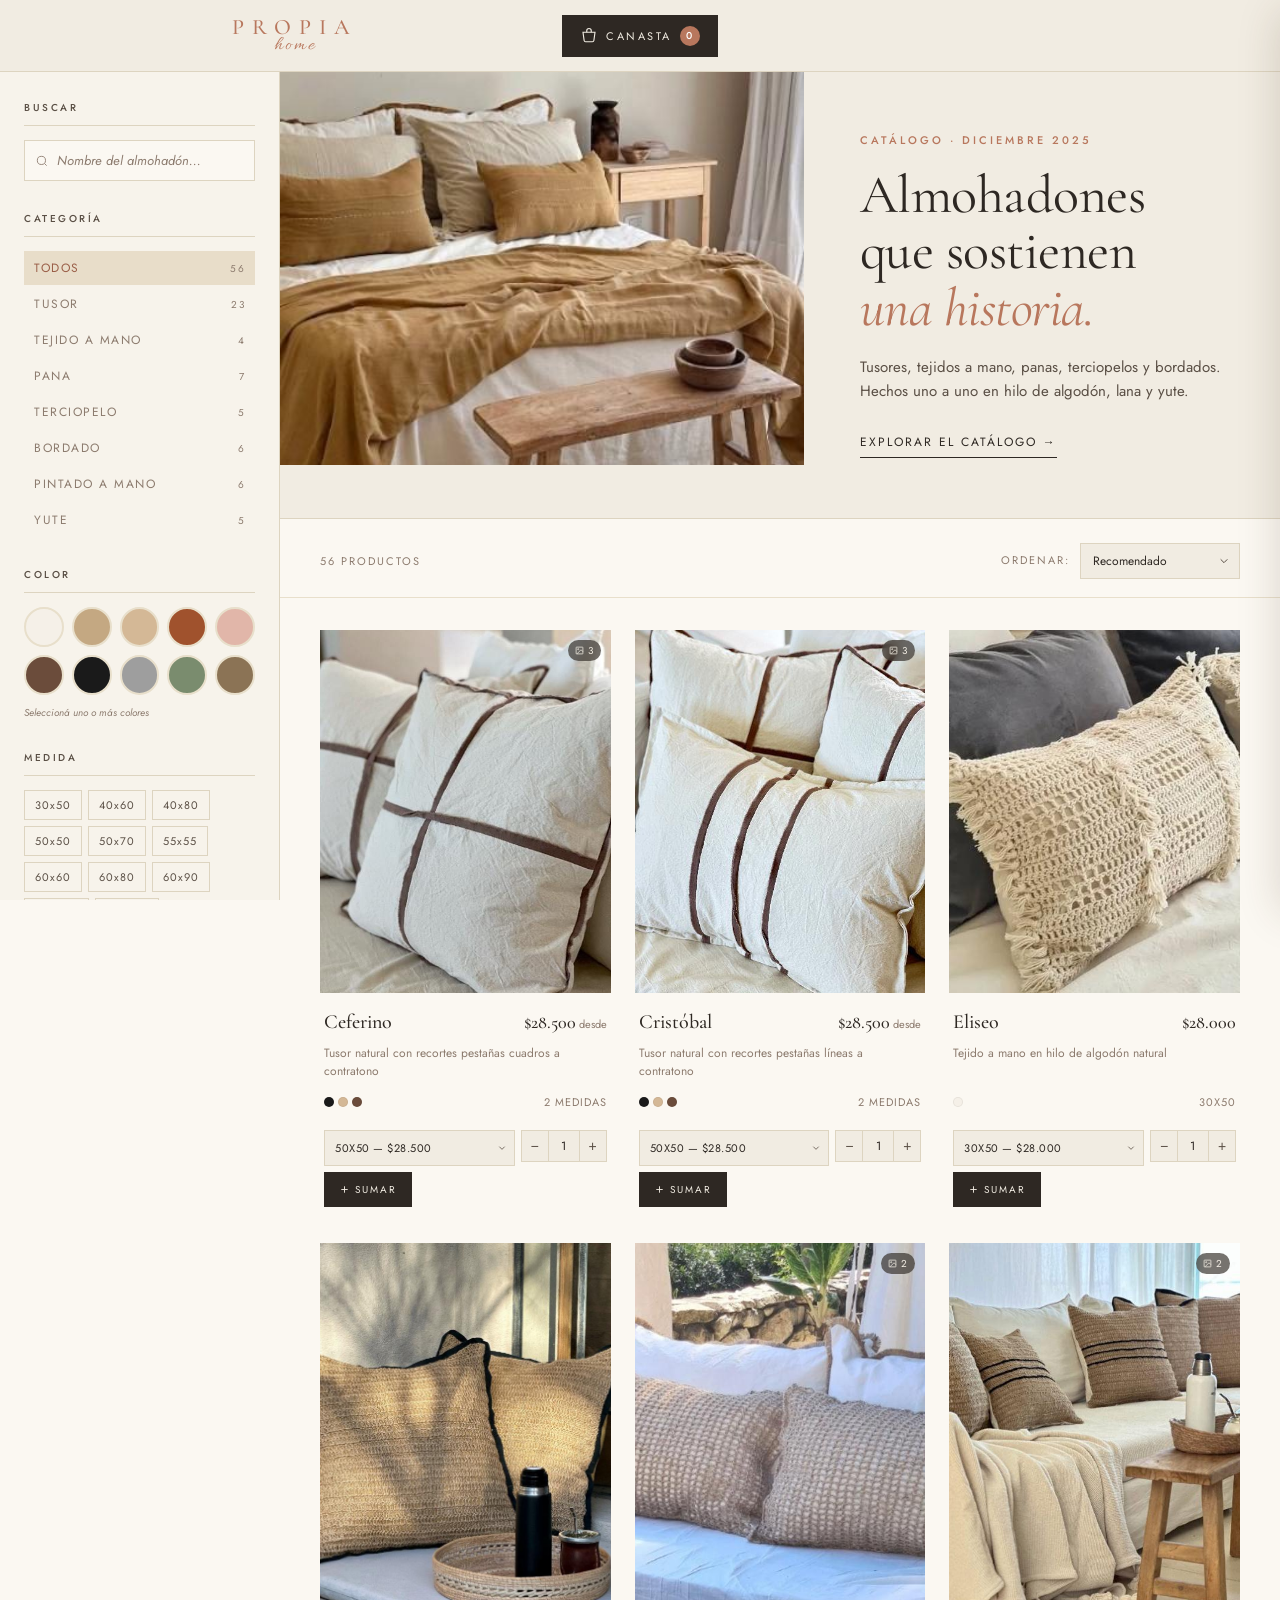
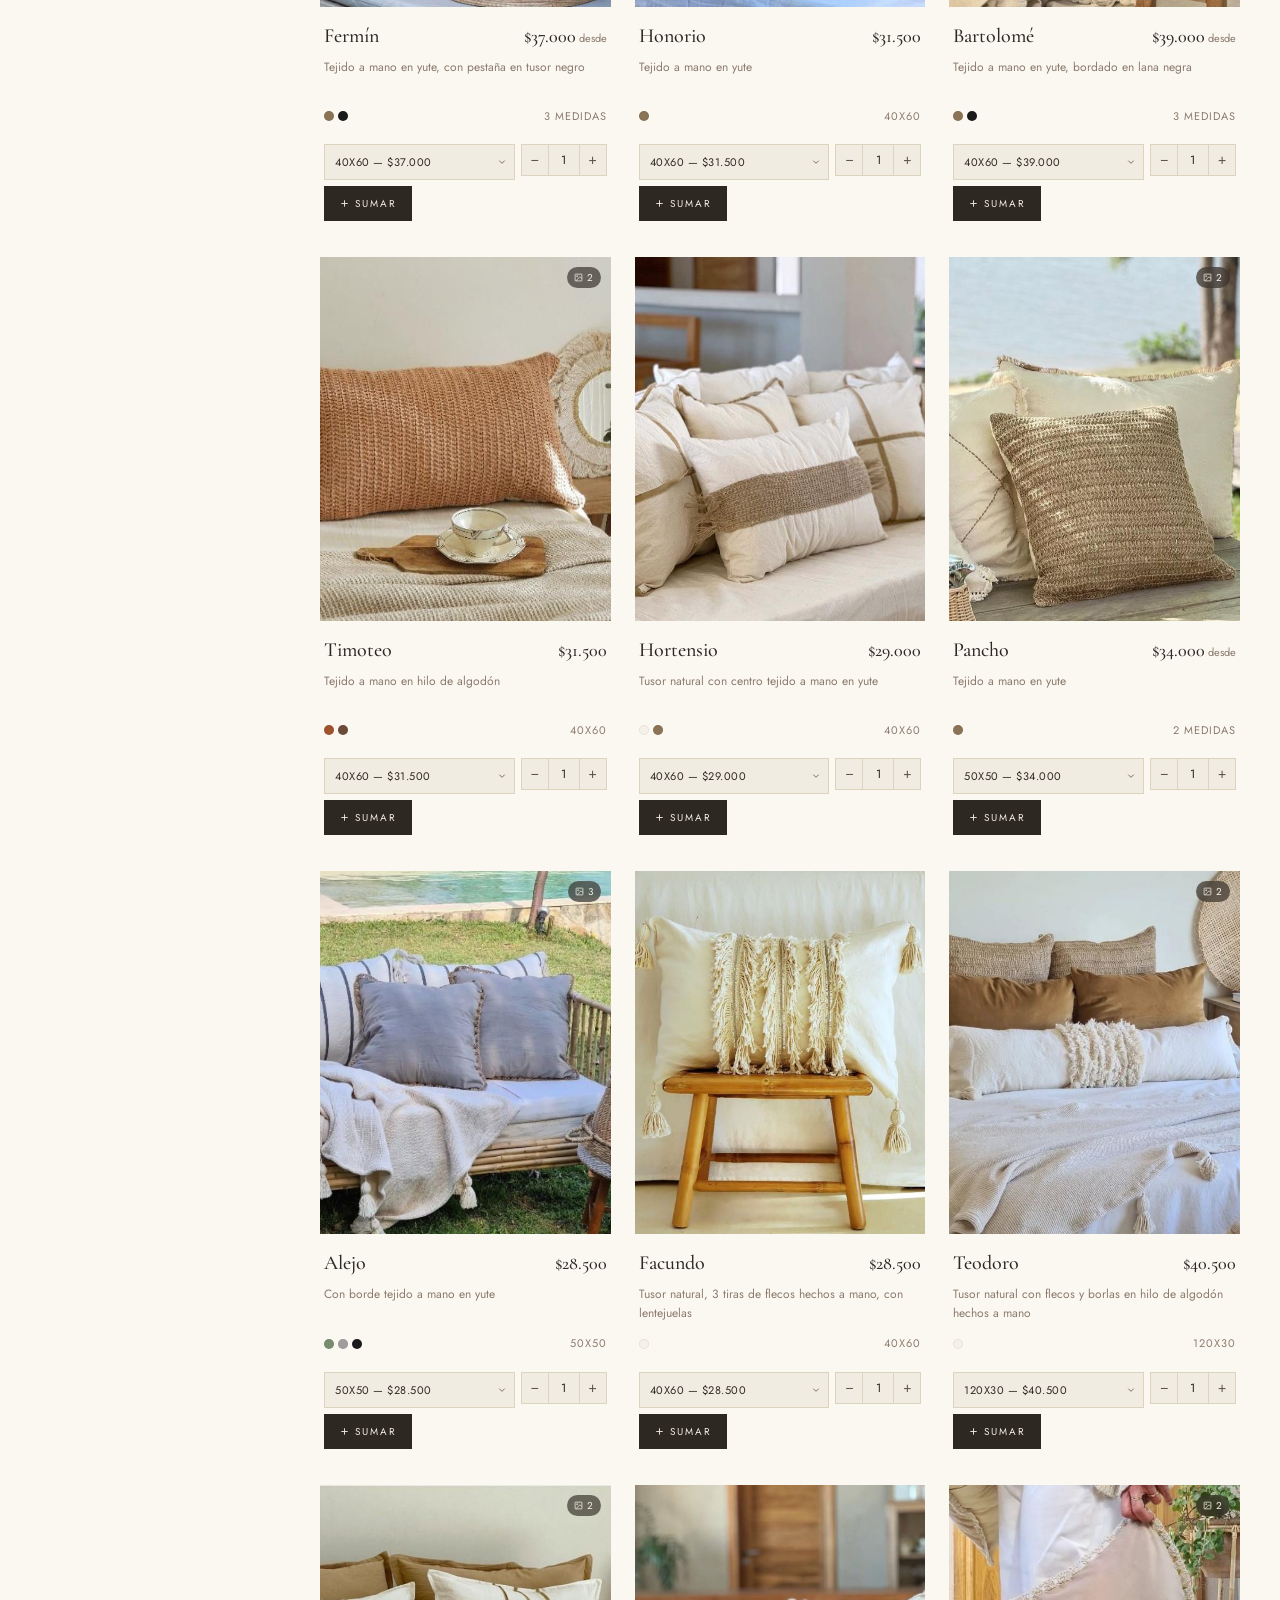
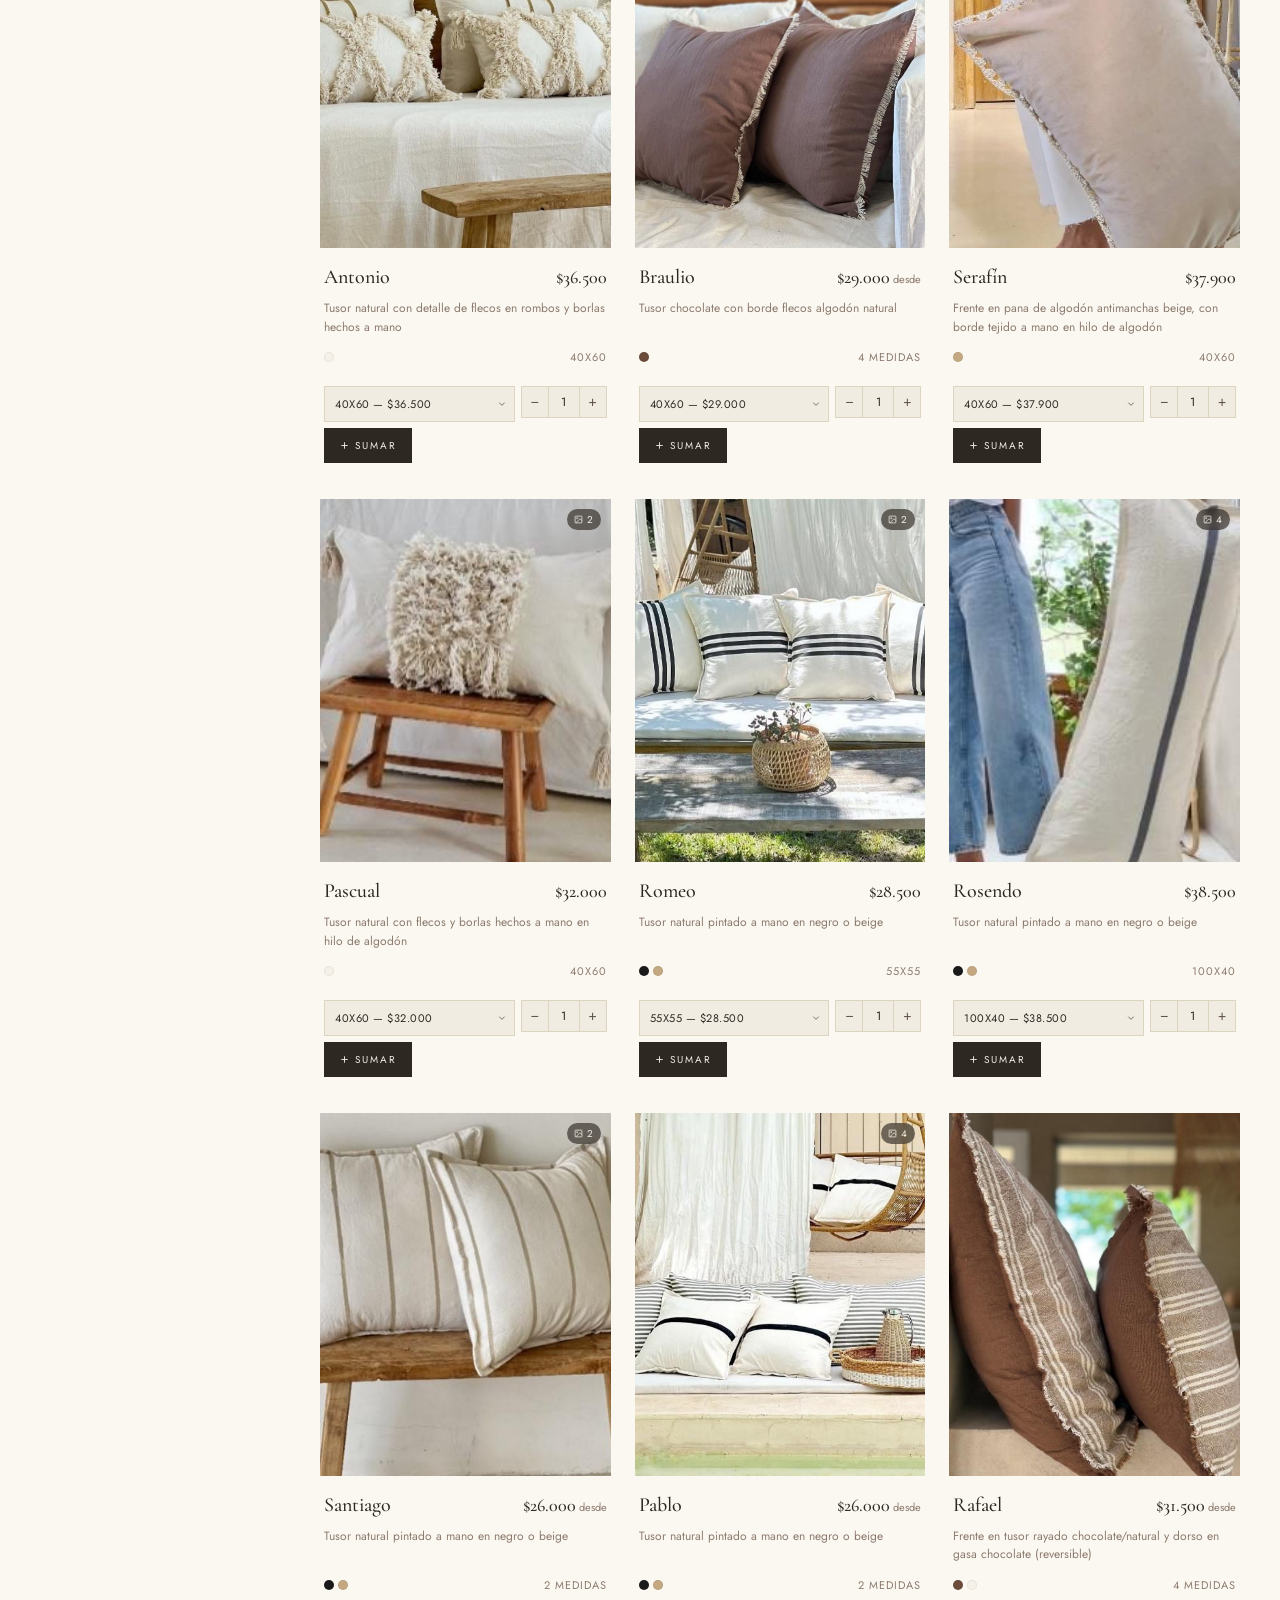
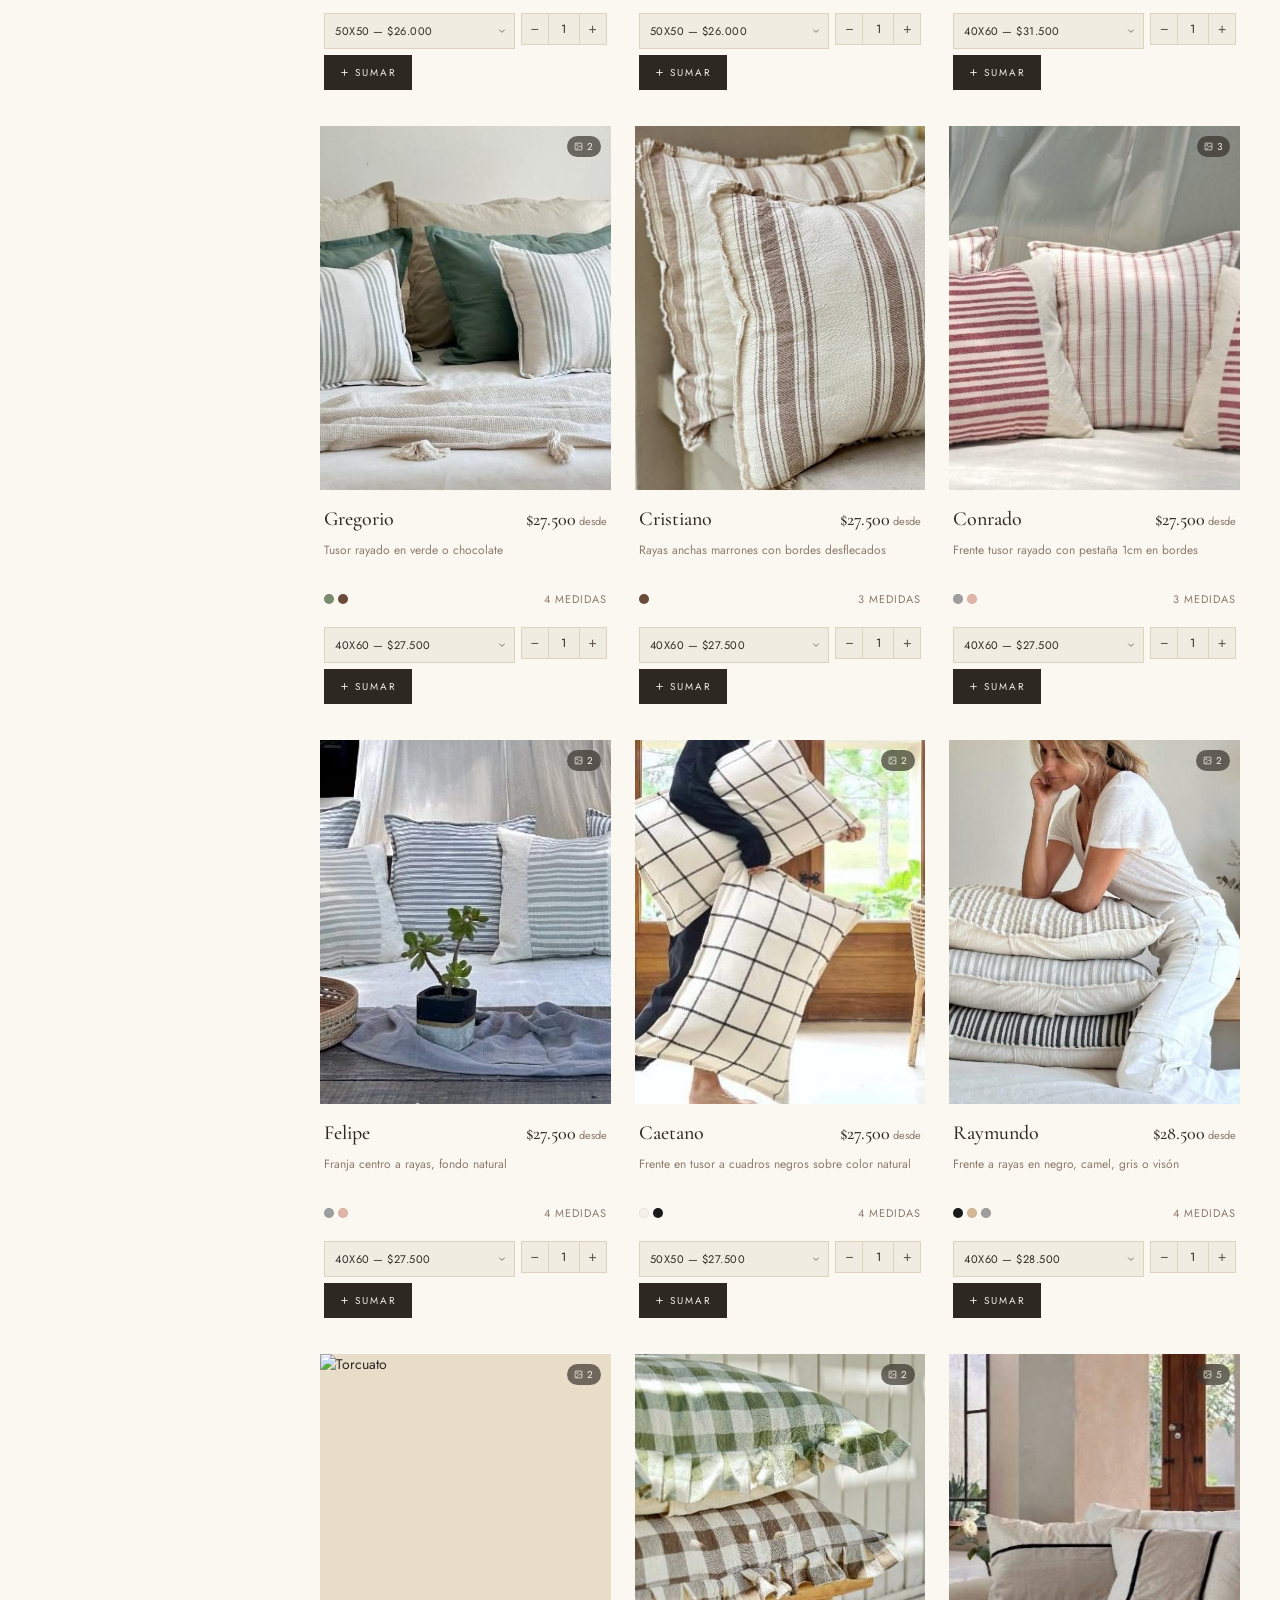
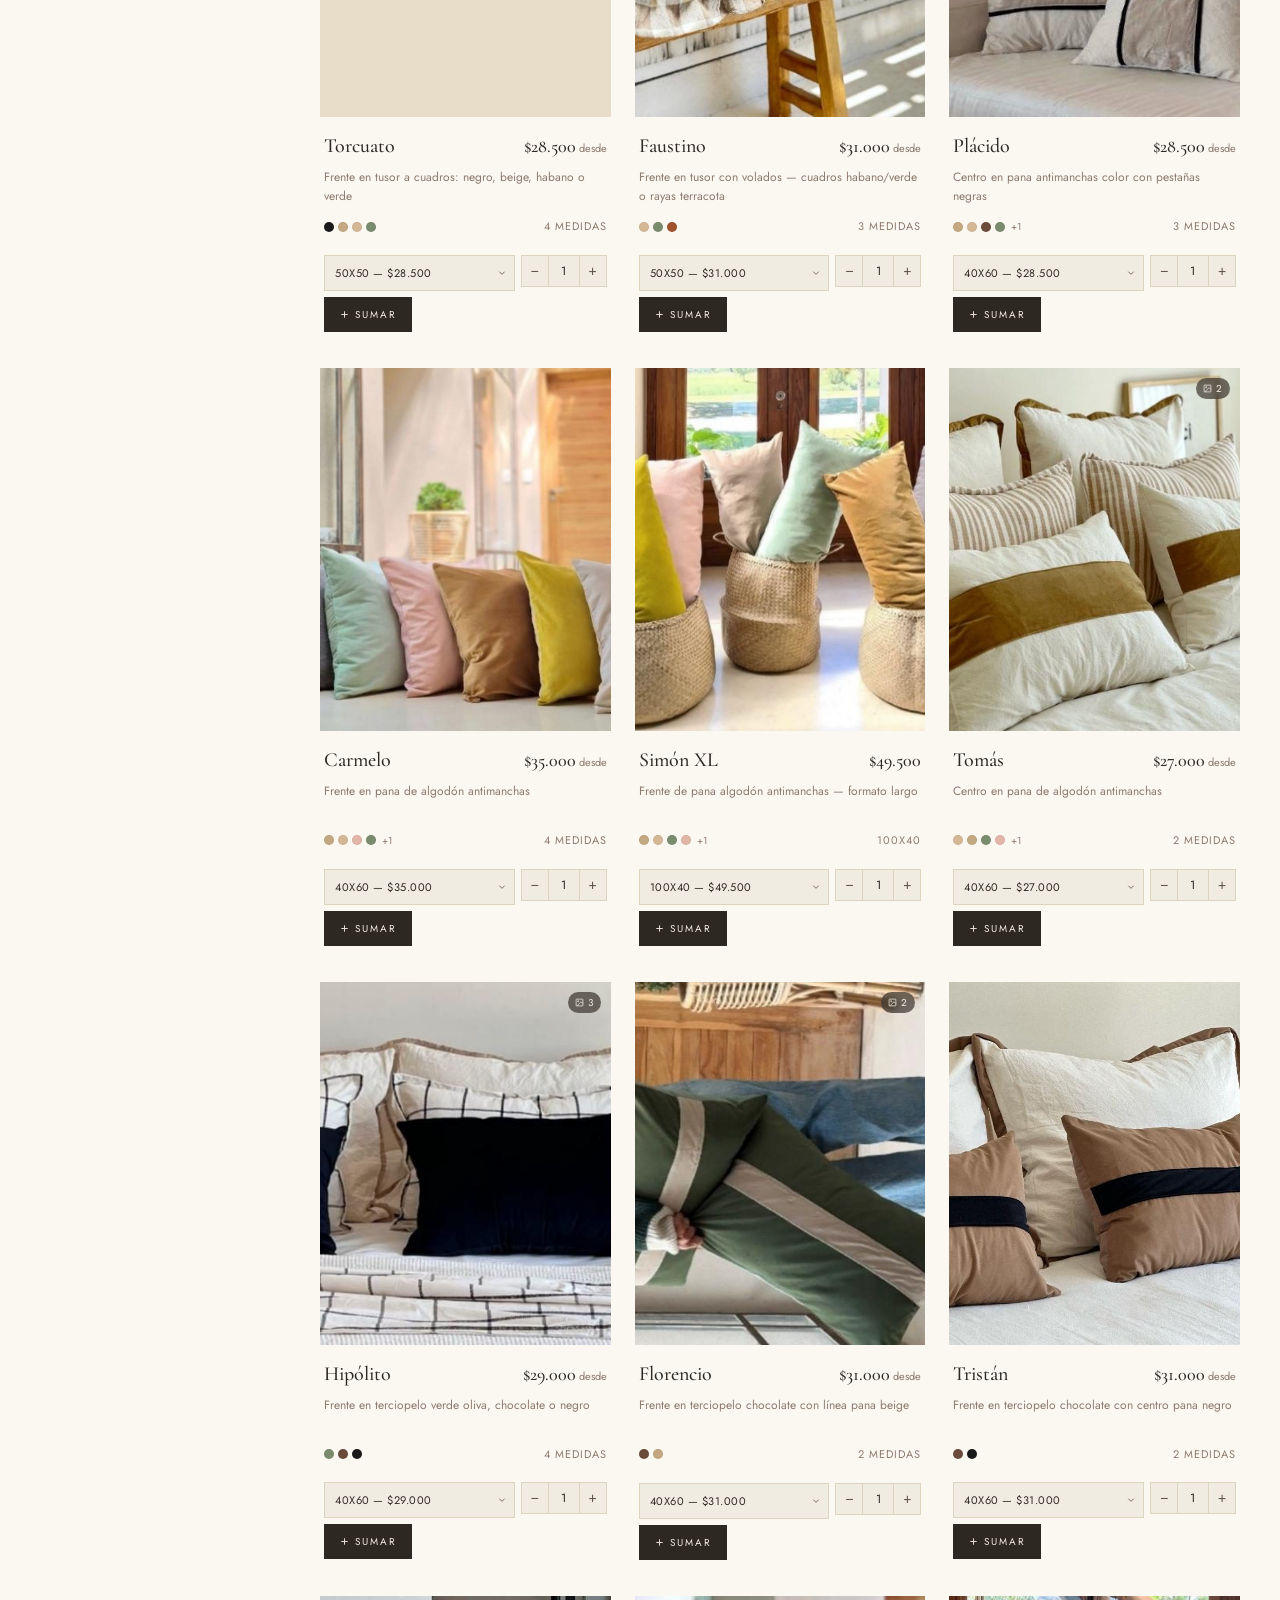
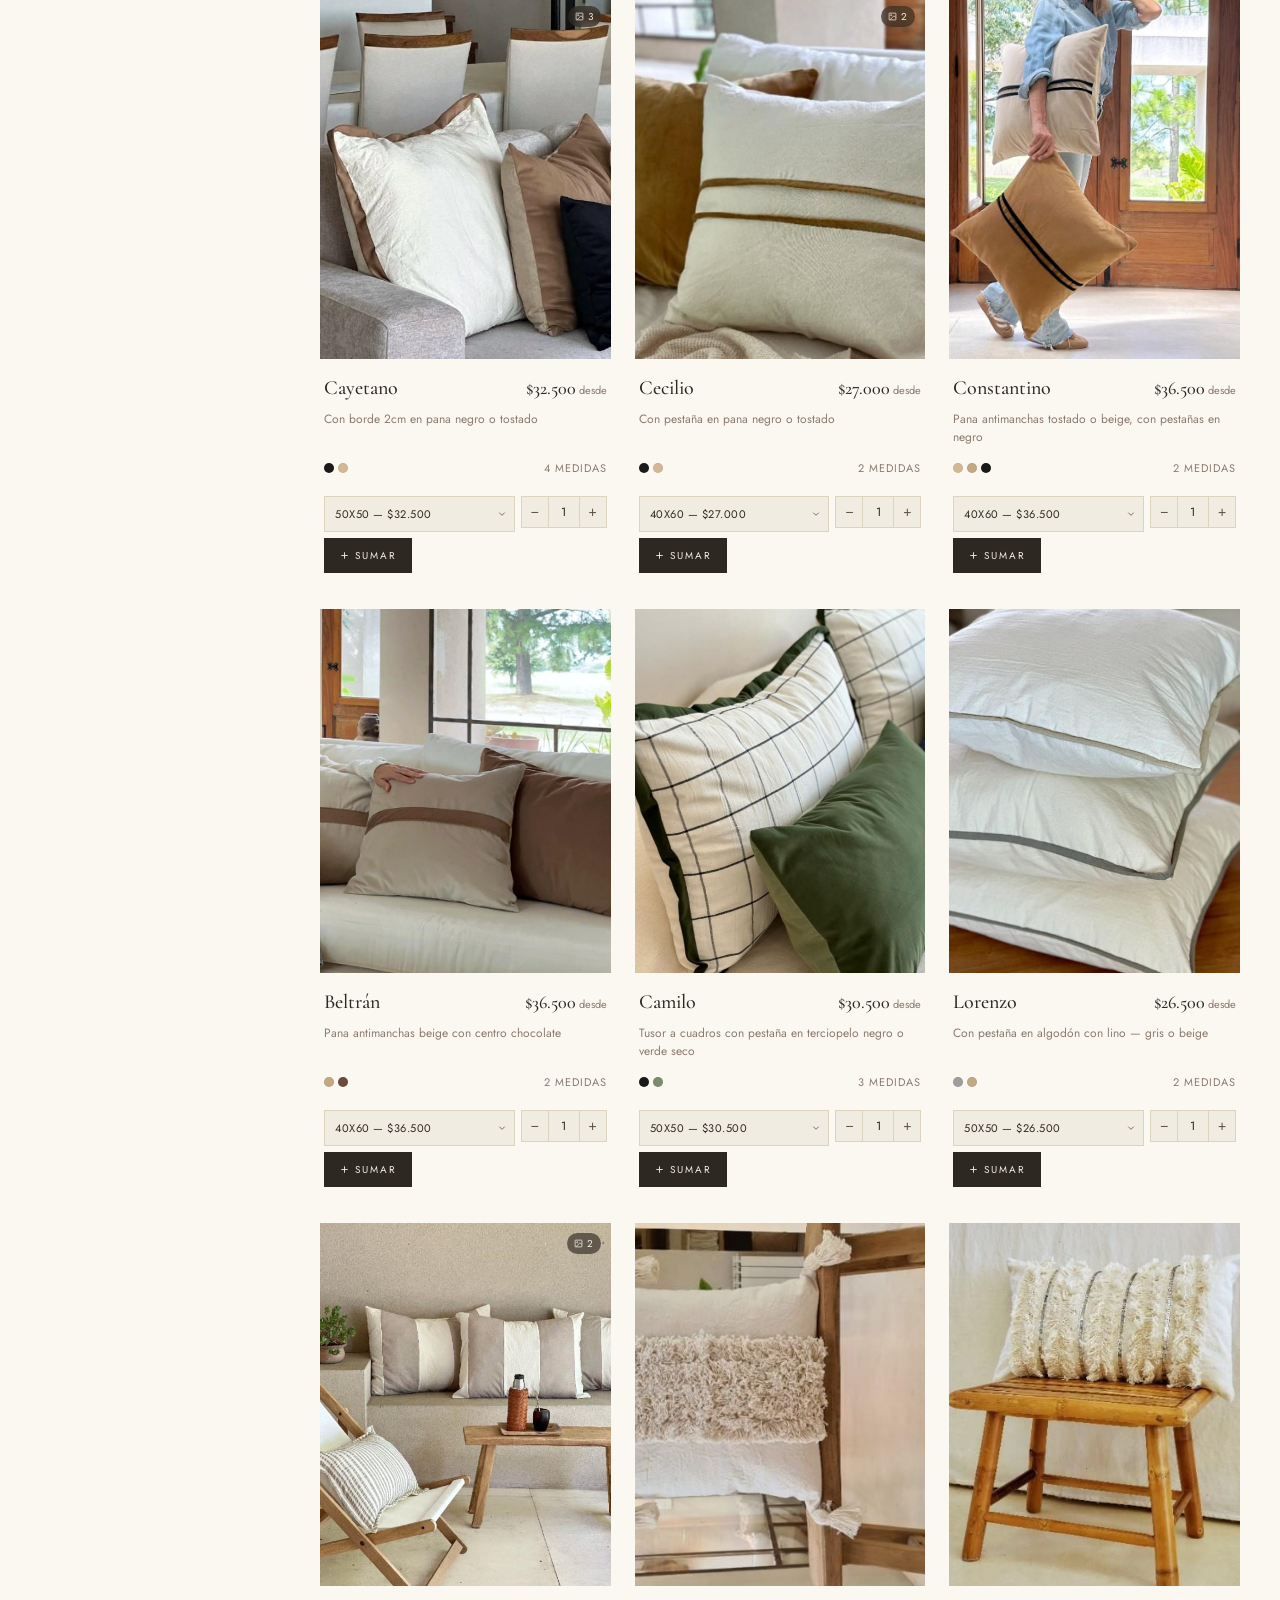
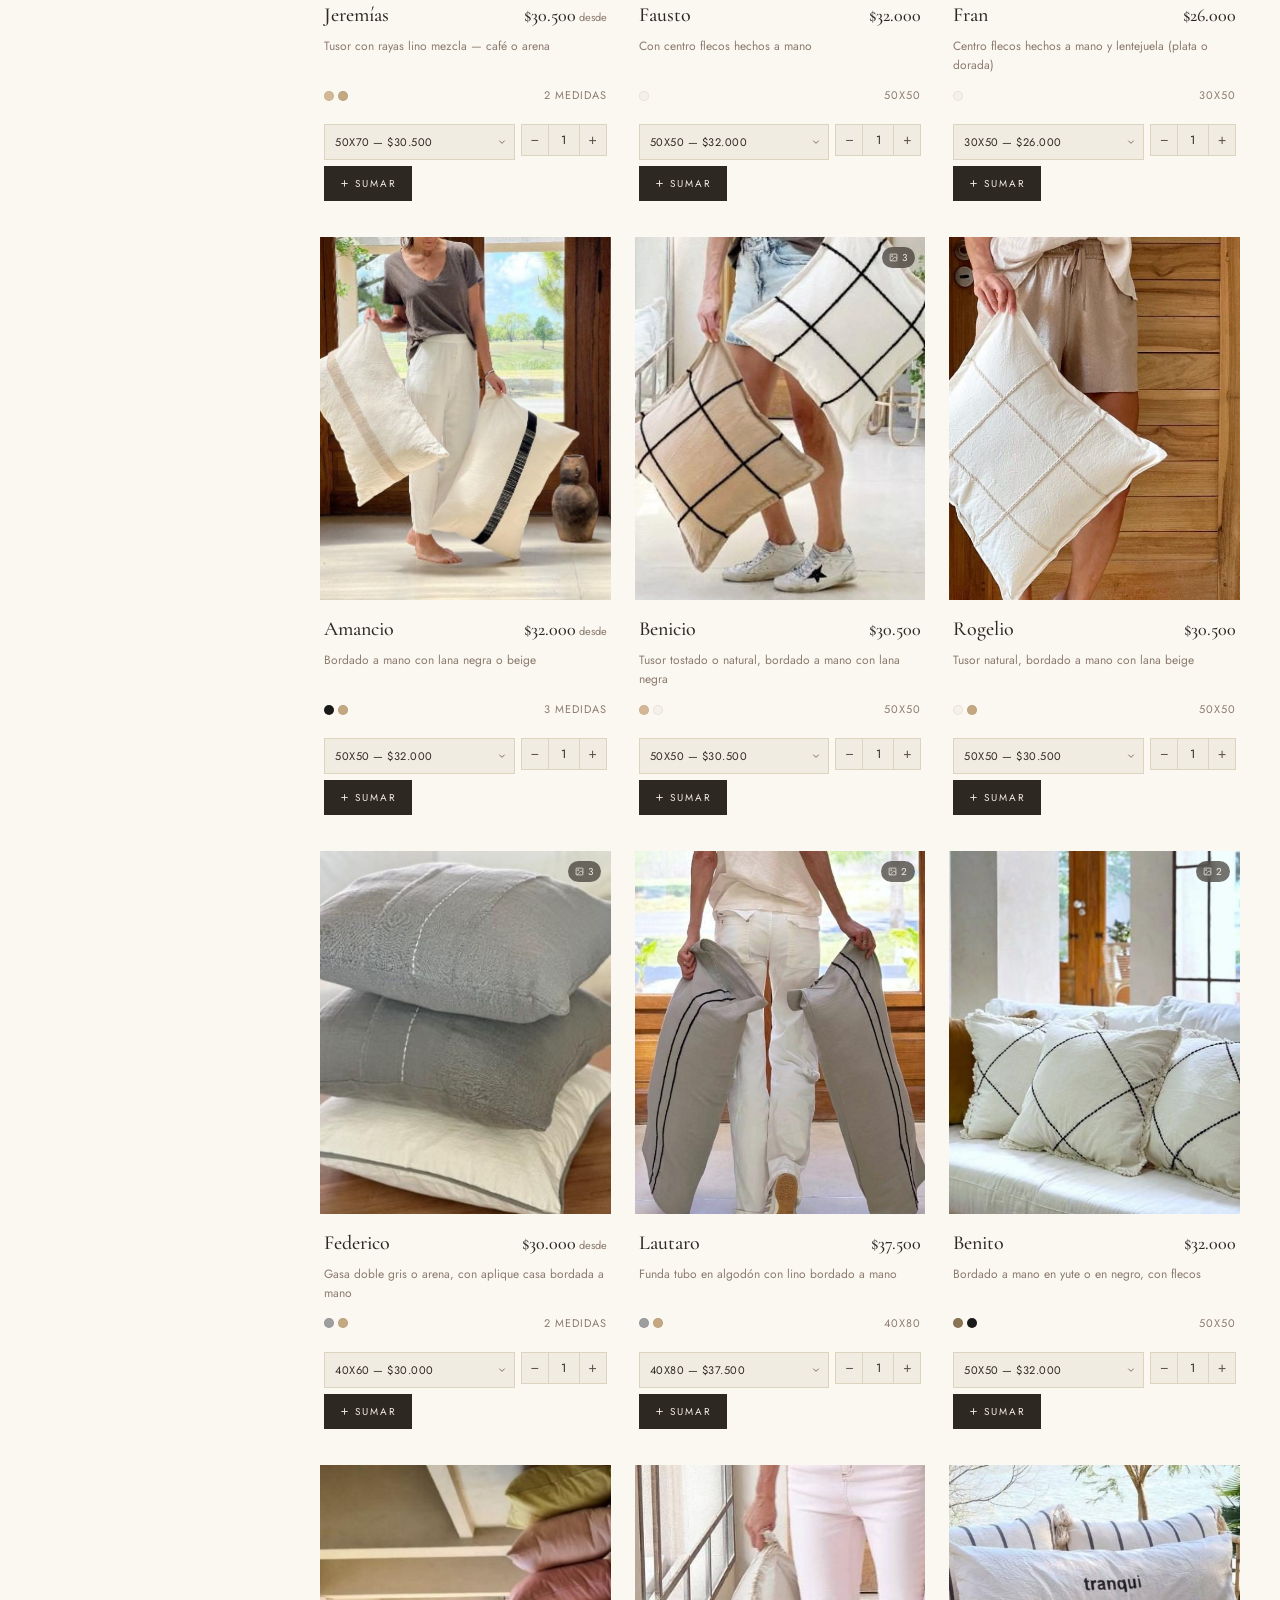
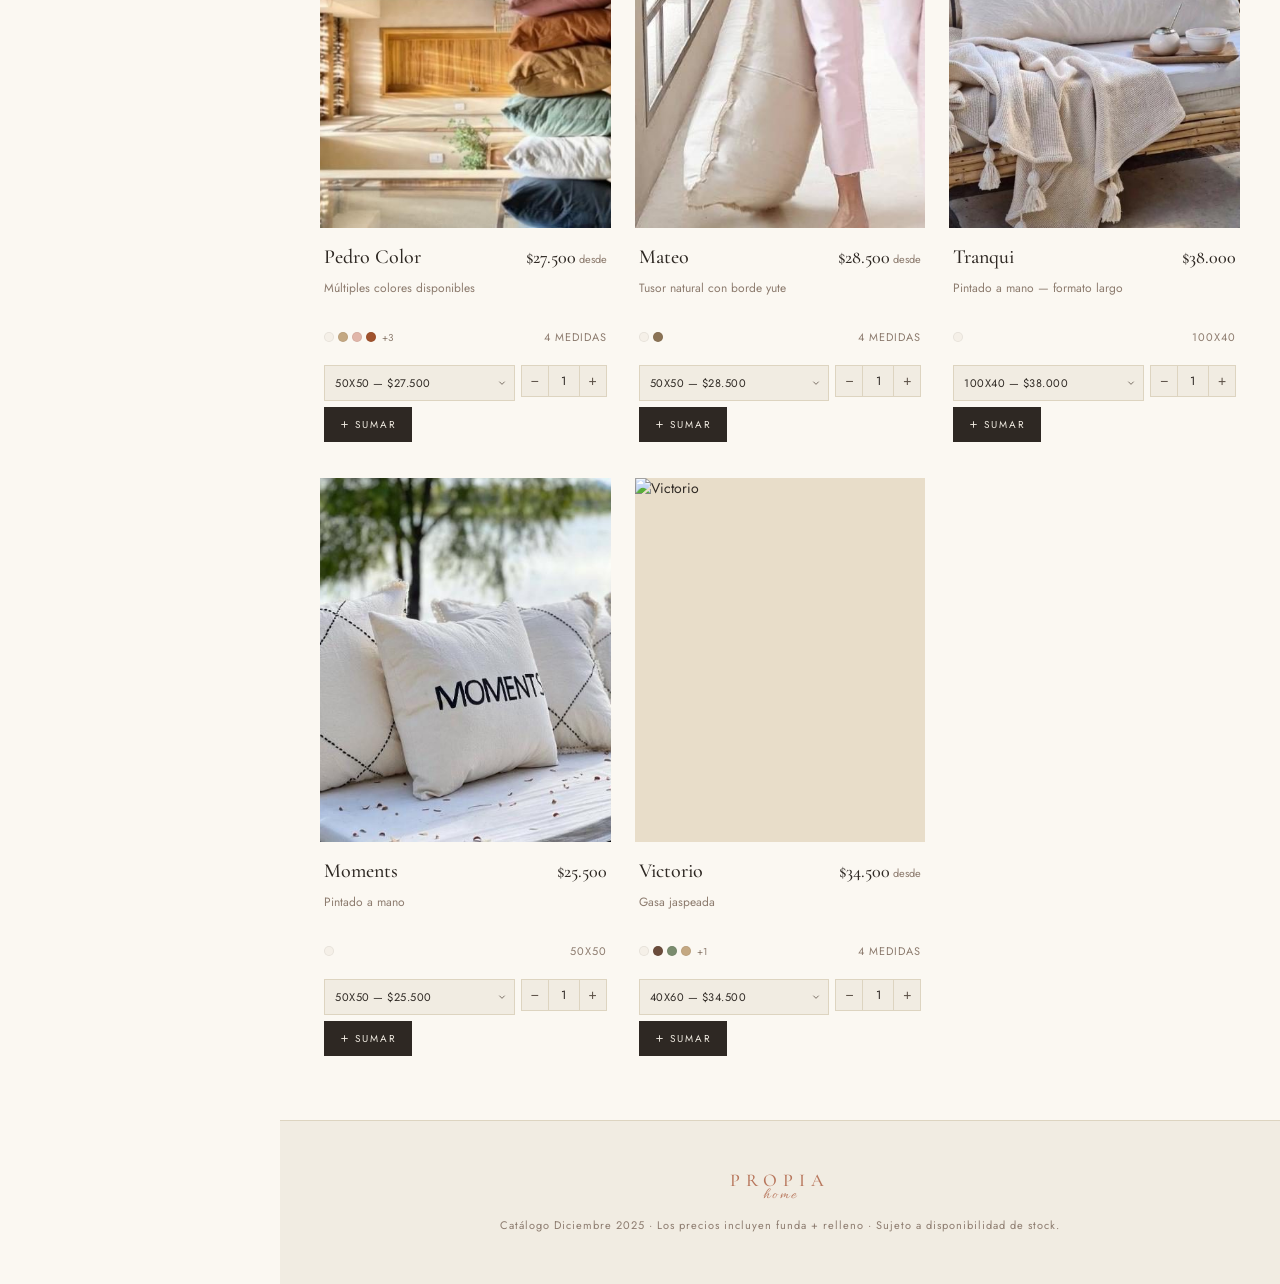
==== commit 8e01d58e: "Boton de consulta por email + persistir datos del panel admin" ====
--- a/index.html
+++ b/index.html
@@ -148,9 +148,9 @@
     </div>
     <div class="cart-item-count" id="cartItemCount">0 artículos</div>
     <button class="primary-btn" onclick="UI.showPresupuesto()">Ver presupuesto completo</button>
-    <button class="ghost-btn" onclick="UI.sendWhatsapp()">
-      <svg width="14" height="14" viewBox="0 0 24 24" fill="currentColor"><path d="M17.5 14.4c-.3-.1-1.6-.8-1.9-.9-.3-.1-.4-.1-.6.1-.2.3-.7.9-.8 1-.2.2-.3.2-.5.1-1.1-.5-2-1-2.9-2.4-.2-.4.2-.4.6-1.2.1-.1 0-.3 0-.4 0-.1-.6-1.4-.8-1.9-.2-.5-.4-.4-.6-.4h-.5c-.2 0-.4.1-.6.3-.2.2-.8.7-.8 1.8 0 1.1.8 2.1.9 2.3.1.2 1.6 2.4 3.8 3.3 1.4.6 2 .7 2.6.6.4-.1 1.2-.5 1.4-1 .2-.5.2-.9.1-1 0-.1-.2-.1-.4-.3z"/><path d="M19.1 4.9C17.2 3 14.7 2 12 2 6.5 2 2 6.5 2 12c0 1.7.5 3.4 1.3 4.9L2 22l5.3-1.4c1.4.8 3 1.2 4.7 1.2 5.5 0 10-4.5 10-10 0-2.7-1-5.2-2.9-6.9zM12 20.1c-1.5 0-2.9-.4-4.2-1.1l-.3-.2-3.1.8.8-3-.2-.3C4.4 14.9 4 13.5 4 12 4 7.6 7.6 4 12 4c2.1 0 4.1.8 5.6 2.3 1.5 1.5 2.4 3.5 2.4 5.7 0 4.4-3.6 8.1-8 8.1z"/></svg>
-      Consultar por WhatsApp
+    <button class="ghost-btn" onclick="UI.sendEmail()">
+      <svg width="14" height="14" viewBox="0 0 24 24" fill="none" stroke="currentColor" stroke-width="2"><rect x="2" y="4" width="20" height="16" rx="2"/><path d="m22 7-10 6L2 7"/></svg>
+      Consultar por email
     </button>
     <p class="note-text">Precios incluyen funda + relleno · Catálogo Dic. 2025</p>
   </div>
